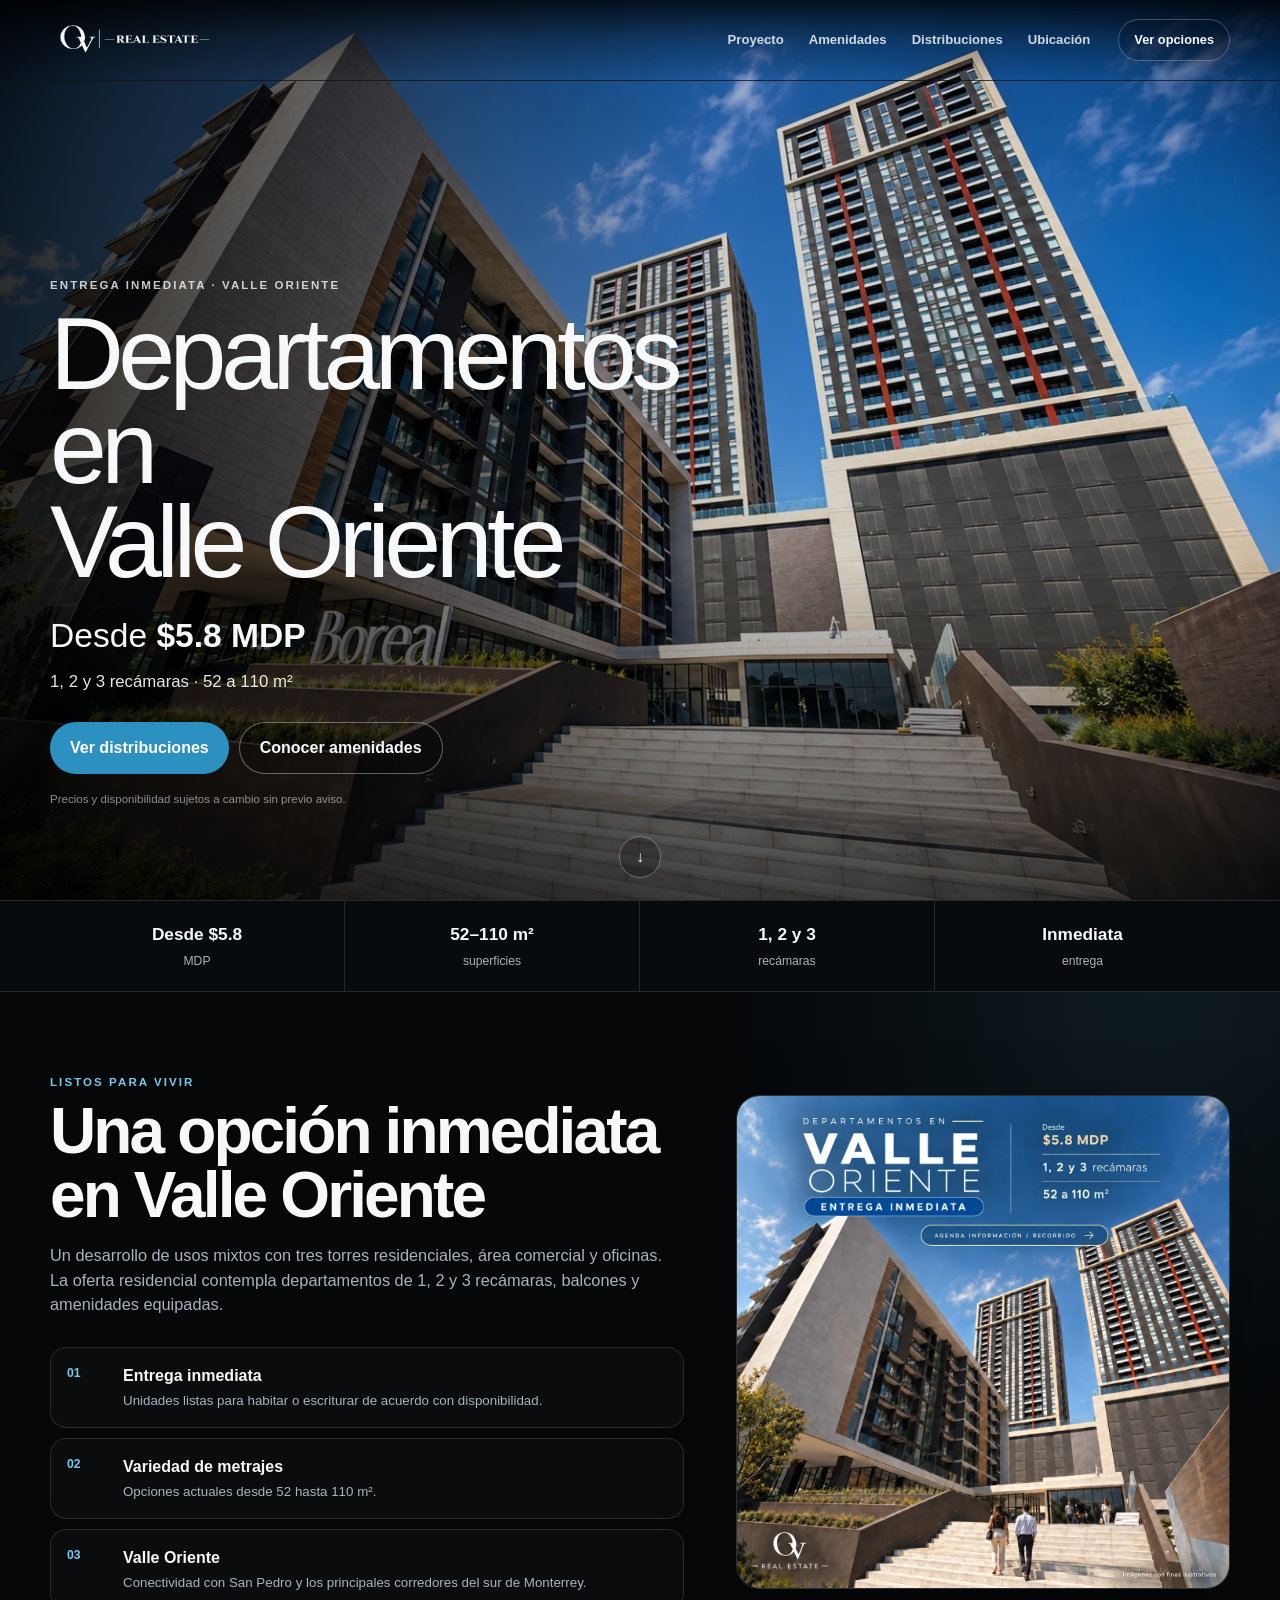
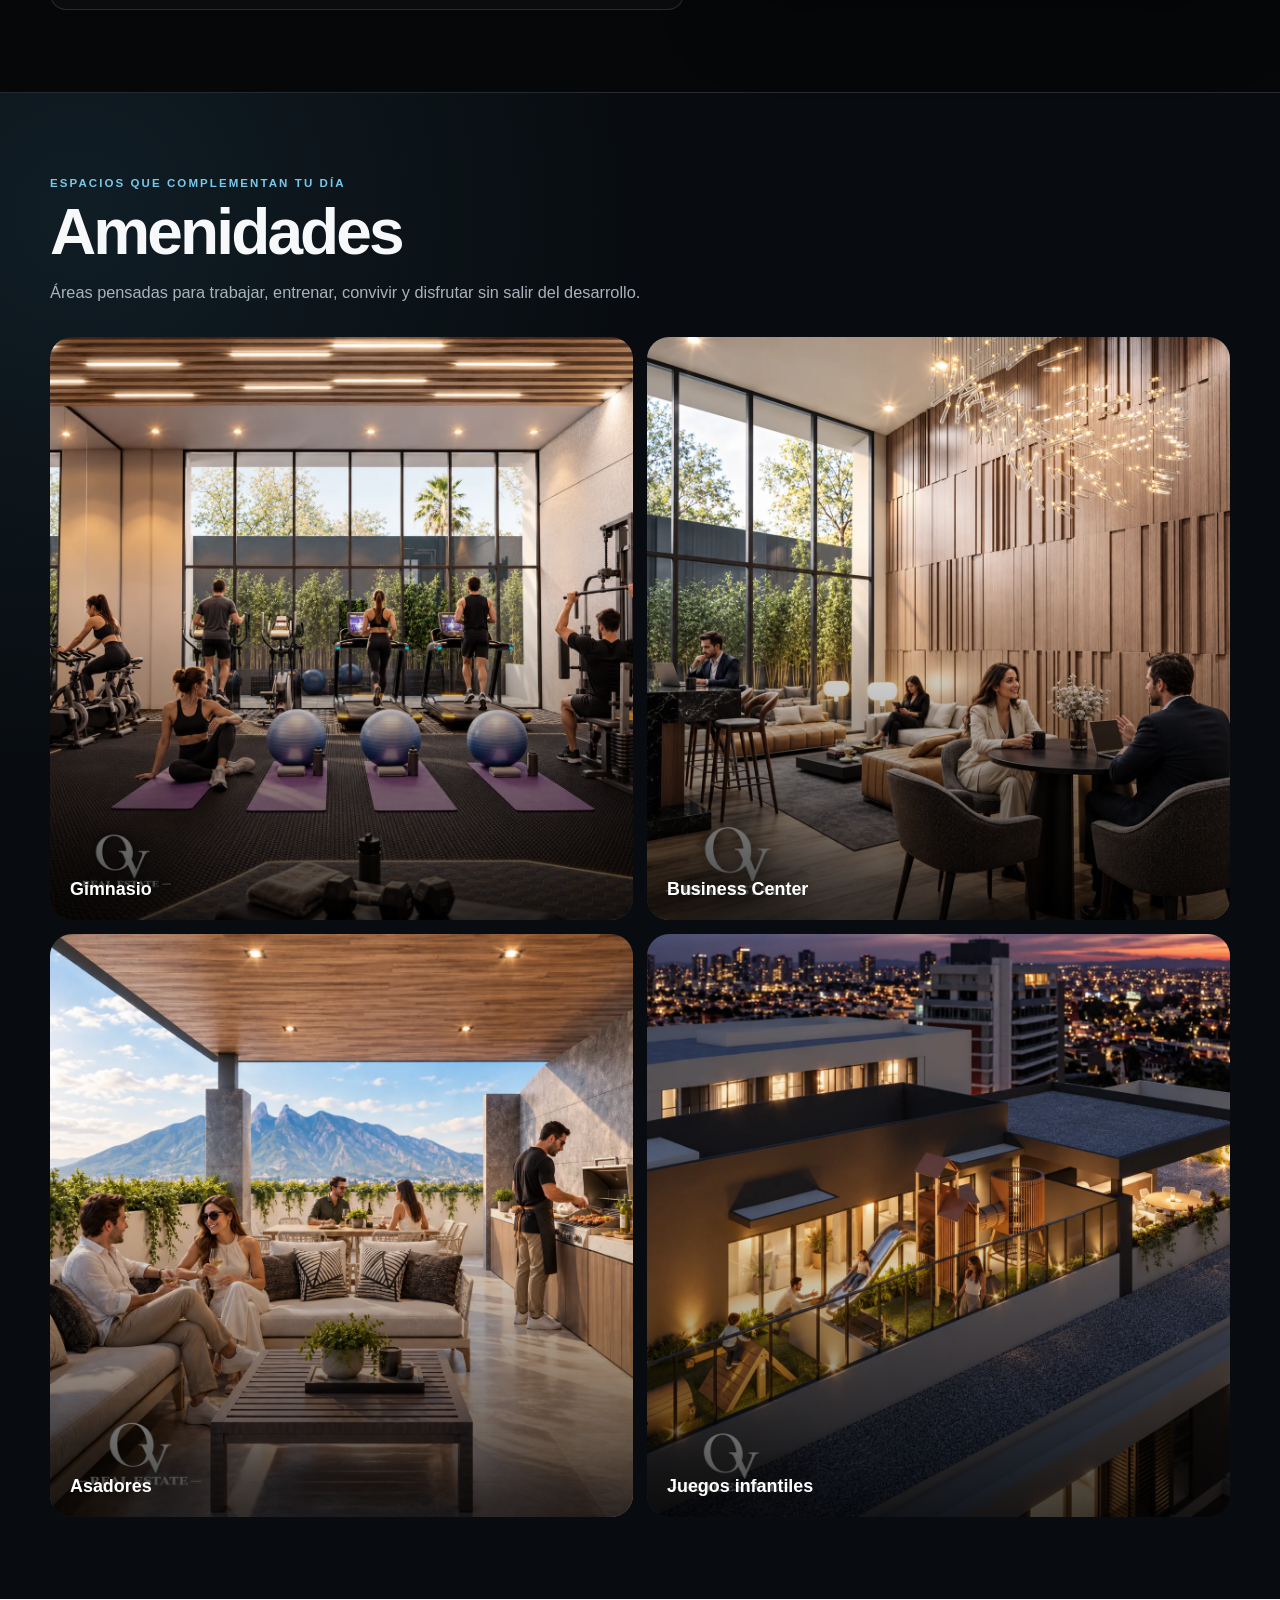
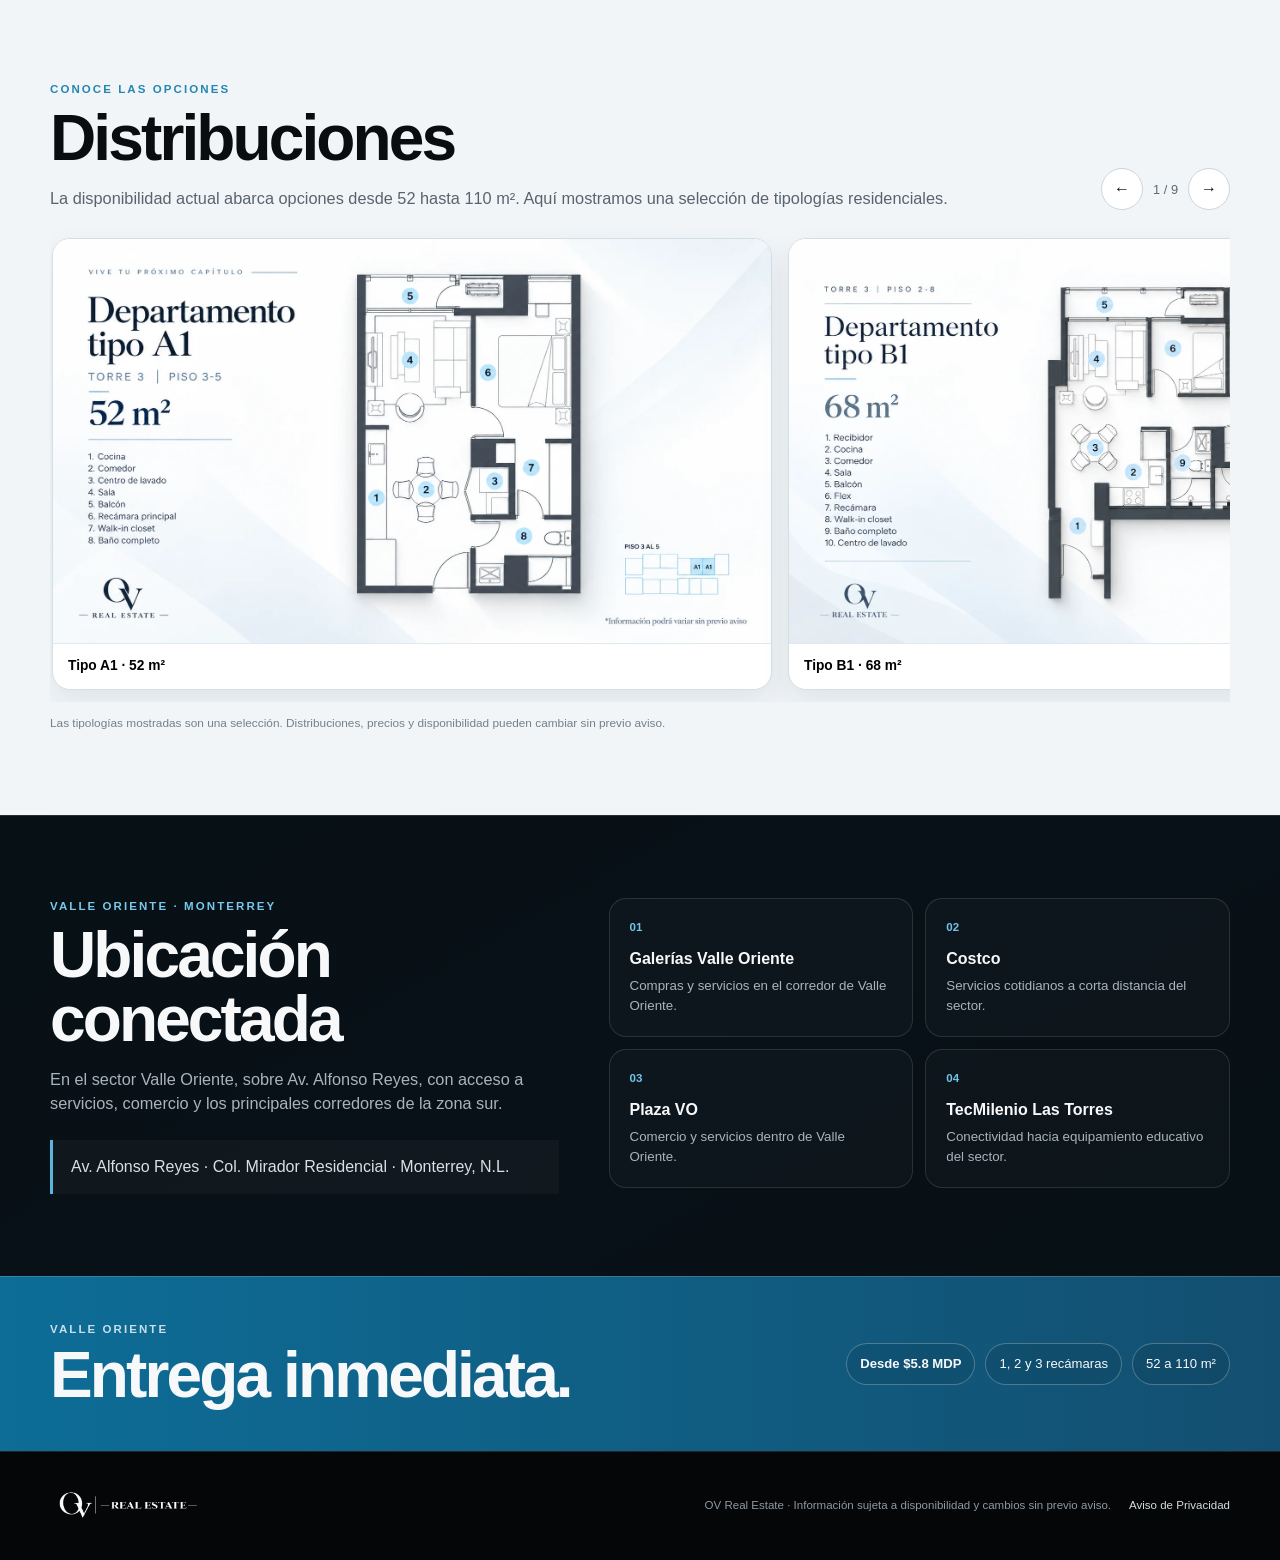
==== public/index.html @ 69cb6819 "V1" ====
<!doctype html>
<html lang="es-MX">
<head>
  <meta charset="utf-8">
  <meta name="viewport" content="width=device-width,initial-scale=1,viewport-fit=cover">
  <title>Departamentos en Valle Oriente | Entrega inmediata | OV Real Estate</title>
  <meta name="description" content="Departamentos de 1, 2 y 3 recámaras en Valle Oriente. Desde $5.8 MDP, superficies de 52 a 110 m² y entrega inmediata.">
  <meta name="theme-color" content="#050709">
  <link rel="preload" as="image" href="assets/hero-valle-oriente.webp" fetchpriority="high">
  <link rel="stylesheet" href="styles.css">
  <!-- Meta Pixel -->
  <script>
  !function(f,b,e,v,n,t,s){if(f.fbq)return;n=f.fbq=function(){n.callMethod?
  n.callMethod.apply(n,arguments):n.queue.push(arguments)};if(!f._fbq)f._fbq=n;
  n.push=n;n.loaded=!0;n.version='2.0';n.queue=[];t=b.createElement(e);t.async=!0;
  t.src=v;s=b.getElementsByTagName(e)[0];s.parentNode.insertBefore(t,s)}
  (window,document,'script','https://connect.facebook.net/en_US/fbevents.js');
  fbq('init','922674563576626');
  fbq('track','PageView');
  </script>
</head>
<body>
  <noscript><img height="1" width="1" style="display:none" src="https://www.facebook.com/tr?id=922674563576626&ev=PageView&noscript=1" alt=""></noscript>

  <header class="topbar">
    <div class="container topbar-inner">
      <a class="brand" href="#inicio" aria-label="OV Real Estate">
        <img src="assets/ov-real-estate-white.png" alt="OV Real Estate">
      </a>
      <nav class="desktop-nav" aria-label="Secciones">
        <a href="#proyecto">Proyecto</a>
        <a href="#amenidades">Amenidades</a>
        <a href="#distribuciones">Distribuciones</a>
        <a href="#ubicacion">Ubicación</a>
      </nav>
      <a class="nav-pill" href="#distribuciones">Ver opciones</a>
    </div>
  </header>

  <main>
    <section id="inicio" class="hero">
      <div class="hero-shade"></div>
      <div class="container hero-inner">
        <div class="hero-copy">
          <div class="eyebrow">Entrega inmediata · Valle Oriente</div>
          <h1>Departamentos en<br>Valle Oriente</h1>
          <p class="hero-price">Desde <strong>$5.8 MDP</strong></p>
          <p class="hero-details">1, 2 y 3 recámaras · 52 a 110 m²</p>
          <div class="hero-actions">
            <a class="btn btn-primary" href="#distribuciones">Ver distribuciones</a>
            <a class="btn btn-ghost" href="#amenidades">Conocer amenidades</a>
          </div>
          <p class="hero-note">Precios y disponibilidad sujetos a cambio sin previo aviso.</p>
        </div>
      </div>
      <a class="scroll-cue" href="#datos" aria-label="Continuar">↓</a>
    </section>

    <section id="datos" class="facts" aria-label="Datos principales">
      <div class="container facts-grid">
        <div class="fact"><strong>Desde $5.8</strong><span>MDP</span></div>
        <div class="fact"><strong>52–110 m²</strong><span>superficies</span></div>
        <div class="fact"><strong>1, 2 y 3</strong><span>recámaras</span></div>
        <div class="fact"><strong>Inmediata</strong><span>entrega</span></div>
      </div>
    </section>

    <section id="proyecto" class="section section-dark">
      <div class="container split-grid">
        <div class="copy-block">
          <div class="eyebrow accent">Listos para vivir</div>
          <h2>Una opción inmediata en Valle Oriente</h2>
          <p>Un desarrollo de usos mixtos con tres torres residenciales, área comercial y oficinas. La oferta residencial contempla departamentos de 1, 2 y 3 recámaras, balcones y amenidades equipadas.</p>
          <div class="feature-list">
            <div><span>01</span><strong>Entrega inmediata</strong><small>Unidades listas para habitar o escriturar de acuerdo con disponibilidad.</small></div>
            <div><span>02</span><strong>Variedad de metrajes</strong><small>Opciones actuales desde 52 hasta 110 m².</small></div>
            <div><span>03</span><strong>Valle Oriente</strong><small>Conectividad con San Pedro y los principales corredores del sur de Monterrey.</small></div>
          </div>
        </div>
        <figure class="summary-visual">
          <img src="assets/resumen-valle-oriente.webp" alt="Resumen de departamentos en Valle Oriente" loading="lazy">
        </figure>
      </div>
    </section>

    <section id="amenidades" class="section section-deep">
      <div class="container">
        <div class="section-head">
          <div class="eyebrow accent">Espacios que complementan tu día</div>
          <h2>Amenidades</h2>
          <p>Áreas pensadas para trabajar, entrenar, convivir y disfrutar sin salir del desarrollo.</p>
        </div>
        <div class="amenities-grid">
          <button class="amenity-card gallery-open" type="button" data-src="assets/amenidad-gimnasio.webp" data-label="Gimnasio">
            <img src="assets/amenidad-gimnasio.webp" alt="Gimnasio equipado" loading="lazy">
            <span>Gimnasio</span>
          </button>
          <button class="amenity-card gallery-open" type="button" data-src="assets/amenidad-business-center.webp" data-label="Business Center">
            <img src="assets/amenidad-business-center.webp" alt="Business Center" loading="lazy">
            <span>Business Center</span>
          </button>
          <button class="amenity-card gallery-open" type="button" data-src="assets/amenidad-asadores.webp" data-label="Asadores">
            <img src="assets/amenidad-asadores.webp" alt="Área de asadores" loading="lazy">
            <span>Asadores</span>
          </button>
          <button class="amenity-card gallery-open" type="button" data-src="assets/amenidad-juegos-infantiles.webp" data-label="Juegos infantiles">
            <img src="assets/amenidad-juegos-infantiles.webp" alt="Juegos infantiles" loading="lazy">
            <span>Juegos infantiles</span>
          </button>
        </div>
      </div>
    </section>

    <section id="distribuciones" class="section plans-section">
      <div class="container">
        <div class="section-head plans-head">
          <div>
            <div class="eyebrow accent">Conoce las opciones</div>
            <h2>Distribuciones</h2>
            <p>La disponibilidad actual abarca opciones desde 52 hasta 110 m². Aquí mostramos una selección de tipologías residenciales.</p>
          </div>
          <div class="carousel-actions" aria-label="Navegación de distribuciones">
            <button type="button" data-plan-prev aria-label="Anterior">←</button>
            <span data-plan-count>1 / 9</span>
            <button type="button" data-plan-next aria-label="Siguiente">→</button>
          </div>
        </div>
        <div class="plans-track" data-plan-track>
          <button class="plan-card gallery-open" type="button" data-src="assets/plan-a1-52.webp" data-label="Tipo A1 · 52 m²"><img src="assets/plan-a1-52.webp" alt="Departamento tipo A1 de 52 m²" loading="lazy"><span>Tipo A1 · 52 m²</span></button>
          <button class="plan-card gallery-open" type="button" data-src="assets/plan-b1-68.webp" data-label="Tipo B1 · 68 m²"><img src="assets/plan-b1-68.webp" alt="Departamento tipo B1 de 68 m²" loading="lazy"><span>Tipo B1 · 68 m²</span></button>
          <button class="plan-card gallery-open" type="button" data-src="assets/plan-b2-67.webp" data-label="Tipo B2 · 67 m²"><img src="assets/plan-b2-67.webp" alt="Departamento tipo B2 de 67 m²" loading="lazy"><span>Tipo B2 · 67 m²</span></button>
          <button class="plan-card gallery-open" type="button" data-src="assets/plan-b3-67.webp" data-label="Tipo B3 · 67 m²"><img src="assets/plan-b3-67.webp" alt="Departamento tipo B3 de 67 m²" loading="lazy"><span>Tipo B3 · 67 m²</span></button>
          <button class="plan-card gallery-open" type="button" data-src="assets/plan-c1-80.webp" data-label="Tipo C1 · 80 m²"><img src="assets/plan-c1-80.webp" alt="Departamento tipo C1 de 80 m²" loading="lazy"><span>Tipo C1 · 80 m²</span></button>
          <button class="plan-card gallery-open" type="button" data-src="assets/plan-c2-85.webp" data-label="Tipo C2 · 85 m²"><img src="assets/plan-c2-85.webp" alt="Departamento tipo C2 de 85 m²" loading="lazy"><span>Tipo C2 · 85 m²</span></button>
          <button class="plan-card gallery-open" type="button" data-src="assets/plan-c3-84.webp" data-label="Tipo C3 · 84 m²"><img src="assets/plan-c3-84.webp" alt="Departamento tipo C3 de 84 m²" loading="lazy"><span>Tipo C3 · 84 m²</span></button>
          <button class="plan-card gallery-open" type="button" data-src="assets/plan-g1-79.webp" data-label="Tipo G1 · 79 m²"><img src="assets/plan-g1-79.webp" alt="Departamento tipo G1 de 79 m²" loading="lazy"><span>Tipo G1 · 79 m²</span></button>
          <button class="plan-card gallery-open" type="button" data-src="assets/plan-g2-67.webp" data-label="Tipo G2 · 67 m²"><img src="assets/plan-g2-67.webp" alt="Departamento tipo G2 de 67 m²" loading="lazy"><span>Tipo G2 · 67 m²</span></button>
        </div>
        <p class="notice">Las tipologías mostradas son una selección. Distribuciones, precios y disponibilidad pueden cambiar sin previo aviso.</p>
      </div>
    </section>

    <section id="ubicacion" class="section location-section">
      <div class="container location-grid">
        <div class="location-copy">
          <div class="eyebrow accent">Valle Oriente · Monterrey</div>
          <h2>Ubicación conectada</h2>
          <p>En el sector Valle Oriente, sobre Av. Alfonso Reyes, con acceso a servicios, comercio y los principales corredores de la zona sur.</p>
          <div class="location-address">Av. Alfonso Reyes · Col. Mirador Residencial · Monterrey, N.L.</div>
        </div>
        <div class="nearby-grid">
          <article><span>01</span><strong>Galerías Valle Oriente</strong><small>Compras y servicios en el corredor de Valle Oriente.</small></article>
          <article><span>02</span><strong>Costco</strong><small>Servicios cotidianos a corta distancia del sector.</small></article>
          <article><span>03</span><strong>Plaza VO</strong><small>Comercio y servicios dentro de Valle Oriente.</small></article>
          <article><span>04</span><strong>TecMilenio Las Torres</strong><small>Conectividad hacia equipamiento educativo del sector.</small></article>
        </div>
      </div>
    </section>

    <section class="closing-band">
      <div class="container closing-inner">
        <div><div class="eyebrow">Valle Oriente</div><h2>Entrega inmediata.</h2></div>
        <div class="closing-stats"><span><strong>Desde $5.8 MDP</strong></span><span>1, 2 y 3 recámaras</span><span>52 a 110 m²</span></div>
      </div>
    </section>
  </main>

  <footer class="footer">
    <div class="container footer-inner">
      <img src="assets/ov-real-estate-white.png" alt="OV Real Estate">
      <div><span>OV Real Estate · Información sujeta a disponibilidad y cambios sin previo aviso.</span><a href="aviso-privacidad.html" data-preserve-tracking>Aviso de Privacidad</a></div>
    </div>
  </footer>

  <div class="lightbox" id="lightbox" aria-hidden="true" role="dialog" aria-modal="true" aria-label="Imagen ampliada">
    <button class="lightbox-close" type="button" aria-label="Cerrar">×</button>
    <div class="lightbox-stage">
      <img id="lightboxImage" src="" alt="">
      <div id="lightboxCaption"></div>
    </div>
  </div>

  <script src="app.js"></script>
</body>
</html>
---- public/styles.css ----
:root{
  --black:#050709;
  --black-2:#090d11;
  --panel:#0d1217;
  --panel-2:#111820;
  --white:#f7f8fa;
  --muted:#aab2bd;
  --line:rgba(255,255,255,.12);
  --blue:#5bb5dd;
  --blue-2:#2c91c0;
  --blue-soft:rgba(91,181,221,.16);
  --max:1180px;
}
*{box-sizing:border-box}html{scroll-behavior:smooth;background:var(--black)}body{margin:0;font-family:"Avenir Next",Avenir,"Helvetica Neue",Arial,sans-serif;background:var(--black);color:var(--white);line-height:1.5}a{color:inherit}img{display:block;max-width:100%}button{font:inherit}.container{width:min(var(--max),calc(100% - 40px));margin-inline:auto}
.topbar{position:fixed;inset:0 0 auto;z-index:50;background:linear-gradient(180deg,rgba(0,0,0,.78),rgba(0,0,0,.28),transparent);border-bottom:1px solid rgba(255,255,255,.06)}.topbar.solid{background:rgba(5,7,9,.96);backdrop-filter:blur(12px)}.topbar-inner{height:80px;display:flex;align-items:center;gap:28px}.brand{display:flex;align-items:center}.brand img{width:168px;height:auto}.desktop-nav{margin-left:auto;display:flex;align-items:center;gap:25px}.desktop-nav a{text-decoration:none;color:rgba(255,255,255,.8);font-size:.82rem;font-weight:750}.desktop-nav a:hover{color:#fff}.nav-pill{text-decoration:none;padding:10px 15px;border-radius:999px;border:1px solid rgba(255,255,255,.25);font-size:.8rem;font-weight:850;background:rgba(0,0,0,.18)}
.hero{position:relative;min-height:min(900px,100svh);display:grid;align-items:end;background:url('assets/hero-valle-oriente.webp') center 48%/cover no-repeat;overflow:hidden}.hero-shade{position:absolute;inset:0;background:linear-gradient(90deg,rgba(0,0,0,.82) 0%,rgba(0,0,0,.6) 26%,rgba(0,0,0,.18) 56%,rgba(0,0,0,.08) 100%),linear-gradient(0deg,rgba(5,7,9,.72),transparent 38%)}.hero-inner{position:relative;z-index:2;padding:150px 0 92px}.hero-copy{max-width:650px}.eyebrow{text-transform:uppercase;letter-spacing:.18em;font-weight:850;font-size:.72rem;color:rgba(255,255,255,.78)}.eyebrow.accent{color:#78c8eb}.hero h1{font-weight:540;letter-spacing:-.055em;line-height:.92;font-size:clamp(3.6rem,8vw,6.8rem);margin:12px 0 22px}.hero-price{margin:0 0 7px;font-size:clamp(1.35rem,3vw,2.1rem)}.hero-price strong{font-weight:900}.hero-details{margin:0;color:rgba(255,255,255,.9);font-size:1.05rem}.hero-actions{display:flex;gap:10px;flex-wrap:wrap;margin-top:28px}.btn{display:inline-flex;align-items:center;justify-content:center;min-height:48px;border-radius:999px;padding:13px 20px;text-decoration:none;font-weight:900}.btn-primary{background:var(--blue-2);color:#fff}.btn-primary:hover{background:#36a3d1}.btn-ghost{border:1px solid rgba(255,255,255,.36);background:rgba(0,0,0,.16)}.hero-note{margin:17px 0 0;font-size:.72rem;color:rgba(255,255,255,.54)}.scroll-cue{position:absolute;z-index:3;left:50%;bottom:22px;transform:translateX(-50%);width:42px;height:42px;border-radius:50%;border:1px solid rgba(255,255,255,.3);display:grid;place-items:center;text-decoration:none;background:rgba(0,0,0,.22)}
.facts{background:#080b0e;border-top:1px solid var(--line);border-bottom:1px solid var(--line)}.facts-grid{display:grid;grid-template-columns:repeat(4,1fr)}.fact{text-align:center;padding:21px 12px;border-right:1px solid var(--line)}.fact:last-child{border-right:0}.fact strong{display:block;font-size:1.08rem}.fact span{display:block;color:var(--muted);margin-top:4px;font-size:.76rem}
.section{padding:82px 0}.section-dark{background:radial-gradient(circle at 90% 0%,rgba(91,181,221,.11),transparent 32%),var(--black)}.section-deep{background:radial-gradient(circle at 6% 8%,rgba(91,181,221,.1),transparent 30%),#080c10;border-top:1px solid var(--line)}.section-head{max-width:760px}.section-head h2,.copy-block h2,.location-copy h2,.closing-band h2{font-weight:560;letter-spacing:-.045em;line-height:1;font-size:clamp(2.5rem,5vw,4.4rem);margin:8px 0 16px}.section-head p,.copy-block>p,.location-copy>p{color:var(--muted);font-size:1.02rem;margin:0}.split-grid{display:grid;grid-template-columns:minmax(0,1fr) minmax(360px,.78fr);gap:52px;align-items:center}.summary-visual{margin:0;border-radius:24px;overflow:hidden;border:1px solid var(--line);background:#111;box-shadow:0 28px 80px rgba(0,0,0,.28)}.summary-visual img{width:100%;aspect-ratio:1/1;object-fit:cover}.feature-list{display:grid;gap:10px;margin-top:30px}.feature-list>div{display:grid;grid-template-columns:44px 1fr;column-gap:12px;padding:16px;border:1px solid var(--line);border-radius:16px;background:rgba(255,255,255,.025)}.feature-list span{grid-row:1/3;color:#7bc9ea;font-size:.76rem;font-weight:900}.feature-list strong{display:block}.feature-list small{color:var(--muted);margin-top:3px}
.amenities-grid{display:grid;grid-template-columns:repeat(2,1fr);gap:14px;margin-top:32px}.amenity-card{position:relative;border:0;padding:0;border-radius:22px;overflow:hidden;background:#111;cursor:pointer;aspect-ratio:1/1}.amenity-card:after{content:"";position:absolute;inset:45% 0 0;background:linear-gradient(0deg,rgba(0,0,0,.76),transparent)}.amenity-card img{width:100%;height:100%;object-fit:cover;transition:transform .28s ease}.amenity-card:hover img{transform:scale(1.025)}.amenity-card span{position:absolute;z-index:2;left:20px;bottom:17px;color:#fff;font-size:1.12rem;font-weight:850}
.plans-section{background:#f1f5f8;color:#0a0d10}.plans-section .eyebrow.accent{color:#2486b2}.plans-section .section-head p{color:#59636e}.plans-head{max-width:none;display:flex;align-items:end;justify-content:space-between;gap:24px}.carousel-actions{display:flex;align-items:center;gap:10px;white-space:nowrap}.carousel-actions button{width:42px;height:42px;border-radius:50%;border:1px solid #cbd6dd;background:#fff;color:#0a0d10;cursor:pointer;font-weight:900}.carousel-actions span{font-size:.8rem;color:#5e6872}.plans-track{display:grid;grid-auto-flow:column;grid-auto-columns:min(78vw,720px);gap:16px;overflow:auto;padding:28px 2px 12px;scroll-snap-type:x mandatory;scrollbar-width:none}.plans-track::-webkit-scrollbar{display:none}.plan-card{scroll-snap-align:center;border:1px solid #d4dee5;background:#fff;border-radius:18px;padding:0;overflow:hidden;cursor:pointer;box-shadow:0 12px 30px rgba(22,39,54,.08)}.plan-card img{width:100%;aspect-ratio:16/9;object-fit:cover}.plan-card span{display:block;text-align:left;padding:12px 15px;font-weight:850;font-size:.86rem;border-top:1px solid #e2e9ee}.notice{color:#75808a;font-size:.74rem;margin:13px 0 0}
.location-section{background:linear-gradient(150deg,#071015,#091118 50%,#071015);border-top:1px solid var(--line)}.location-grid{display:grid;grid-template-columns:.9fr 1.1fr;gap:50px;align-items:start}.location-address{margin-top:24px;padding:15px 18px;border-left:3px solid var(--blue);background:rgba(255,255,255,.03);color:#d9e0e5}.nearby-grid{display:grid;grid-template-columns:repeat(2,1fr);gap:12px}.nearby-grid article{padding:20px;border:1px solid var(--line);border-radius:17px;background:rgba(255,255,255,.025)}.nearby-grid span{display:block;color:#70c4e8;font-size:.72rem;font-weight:900;margin-bottom:11px}.nearby-grid strong{display:block;font-size:1rem}.nearby-grid small{display:block;color:var(--muted);margin-top:5px}
.closing-band{padding:44px 0;background:linear-gradient(90deg,#0d6d97,#134f70);border-top:1px solid rgba(255,255,255,.16)}.closing-inner{display:flex;align-items:center;justify-content:space-between;gap:24px}.closing-band h2{font-size:clamp(2.4rem,5vw,4rem);margin:5px 0 0}.closing-stats{display:flex;flex-wrap:wrap;justify-content:flex-end;gap:10px}.closing-stats span{padding:10px 13px;border:1px solid rgba(255,255,255,.25);border-radius:999px;font-size:.82rem;background:rgba(0,0,0,.08)}
.footer{padding:28px 0;background:#040607;border-top:1px solid var(--line)}.footer-inner{display:flex;align-items:center;gap:24px;justify-content:space-between}.footer-inner img{width:155px}.footer-inner div{display:flex;gap:18px;align-items:center;color:#8f99a3;font-size:.72rem}.footer-inner a{color:#d4dce1;text-decoration:none}
.lightbox{position:fixed;inset:0;z-index:100;background:rgba(0,0,0,.92);display:none;place-items:center;padding:28px}.lightbox.is-open{display:grid}.lightbox-stage{width:min(1200px,94vw);max-height:88vh;display:grid;place-items:center;gap:10px}.lightbox-stage img{max-width:100%;max-height:80vh;object-fit:contain;border-radius:10px;background:#fff}.lightbox-stage div{color:#fff;font-weight:800}.lightbox-close{position:absolute;right:18px;top:14px;width:46px;height:46px;border-radius:50%;border:1px solid rgba(255,255,255,.3);background:rgba(0,0,0,.35);color:#fff;font-size:1.8rem;cursor:pointer}
.privacy-page{background:#0a0e12}.privacy-main{width:min(900px,calc(100% - 40px));margin:0 auto;padding:130px 0 70px}.privacy-intro h1{font-size:clamp(2.7rem,6vw,4.7rem);line-height:1;letter-spacing:-.045em;margin:8px 0 16px}.privacy-intro p{color:var(--muted);font-size:1.02rem}.privacy-card{margin-top:14px;padding:24px;border:1px solid var(--line);border-radius:18px;background:#0e1419}.privacy-card h2{margin:0 0 10px;font-size:1.2rem}.privacy-card p{color:#c1c8ce}.privacy-card a{color:#77c8ea}.privacy-update{margin-top:22px;color:#8d98a2;font-size:.78rem}
@media(max-width:900px){.desktop-nav{display:none}.topbar-inner{height:72px}.brand img{width:150px}.hero{min-height:760px;background-position:58% center}.hero-shade{background:linear-gradient(90deg,rgba(0,0,0,.82),rgba(0,0,0,.4)),linear-gradient(0deg,rgba(5,7,9,.76),transparent 45%)}.hero-inner{padding:128px 0 78px}.hero-copy{max-width:560px}.facts-grid{grid-template-columns:repeat(2,1fr)}.fact:nth-child(2){border-right:0}.fact:nth-child(-n+2){border-bottom:1px solid var(--line)}.split-grid,.location-grid{grid-template-columns:1fr}.summary-visual{max-width:620px}.plans-head{align-items:start}.amenities-grid{gap:10px}.closing-inner{align-items:flex-start;flex-direction:column}.closing-stats{justify-content:flex-start}.footer-inner{align-items:flex-start;flex-direction:column}.footer-inner div{align-items:flex-start;flex-direction:column;gap:6px}}
@media(max-width:620px){.container{width:min(100% - 28px,var(--max))}.topbar .nav-pill{font-size:.72rem;padding:9px 12px}.hero{min-height:720px;background-position:58% center}.hero h1{font-size:clamp(3rem,16vw,4.7rem)}.hero-details{font-size:.92rem}.hero-actions{flex-direction:column;align-items:stretch}.btn{width:100%}.section{padding:62px 0}.section-head h2,.copy-block h2,.location-copy h2{font-size:2.65rem}.amenities-grid{grid-template-columns:1fr 1fr}.amenity-card span{left:13px;bottom:12px;font-size:.9rem}.plans-head{display:block}.carousel-actions{margin-top:16px}.plans-track{grid-auto-columns:90vw}.nearby-grid{grid-template-columns:1fr}.closing-stats{display:grid;grid-template-columns:1fr 1fr}.closing-stats span:first-child{grid-column:1/-1}.footer-inner img{width:135px}.privacy-main{width:min(100% - 28px,900px)}}
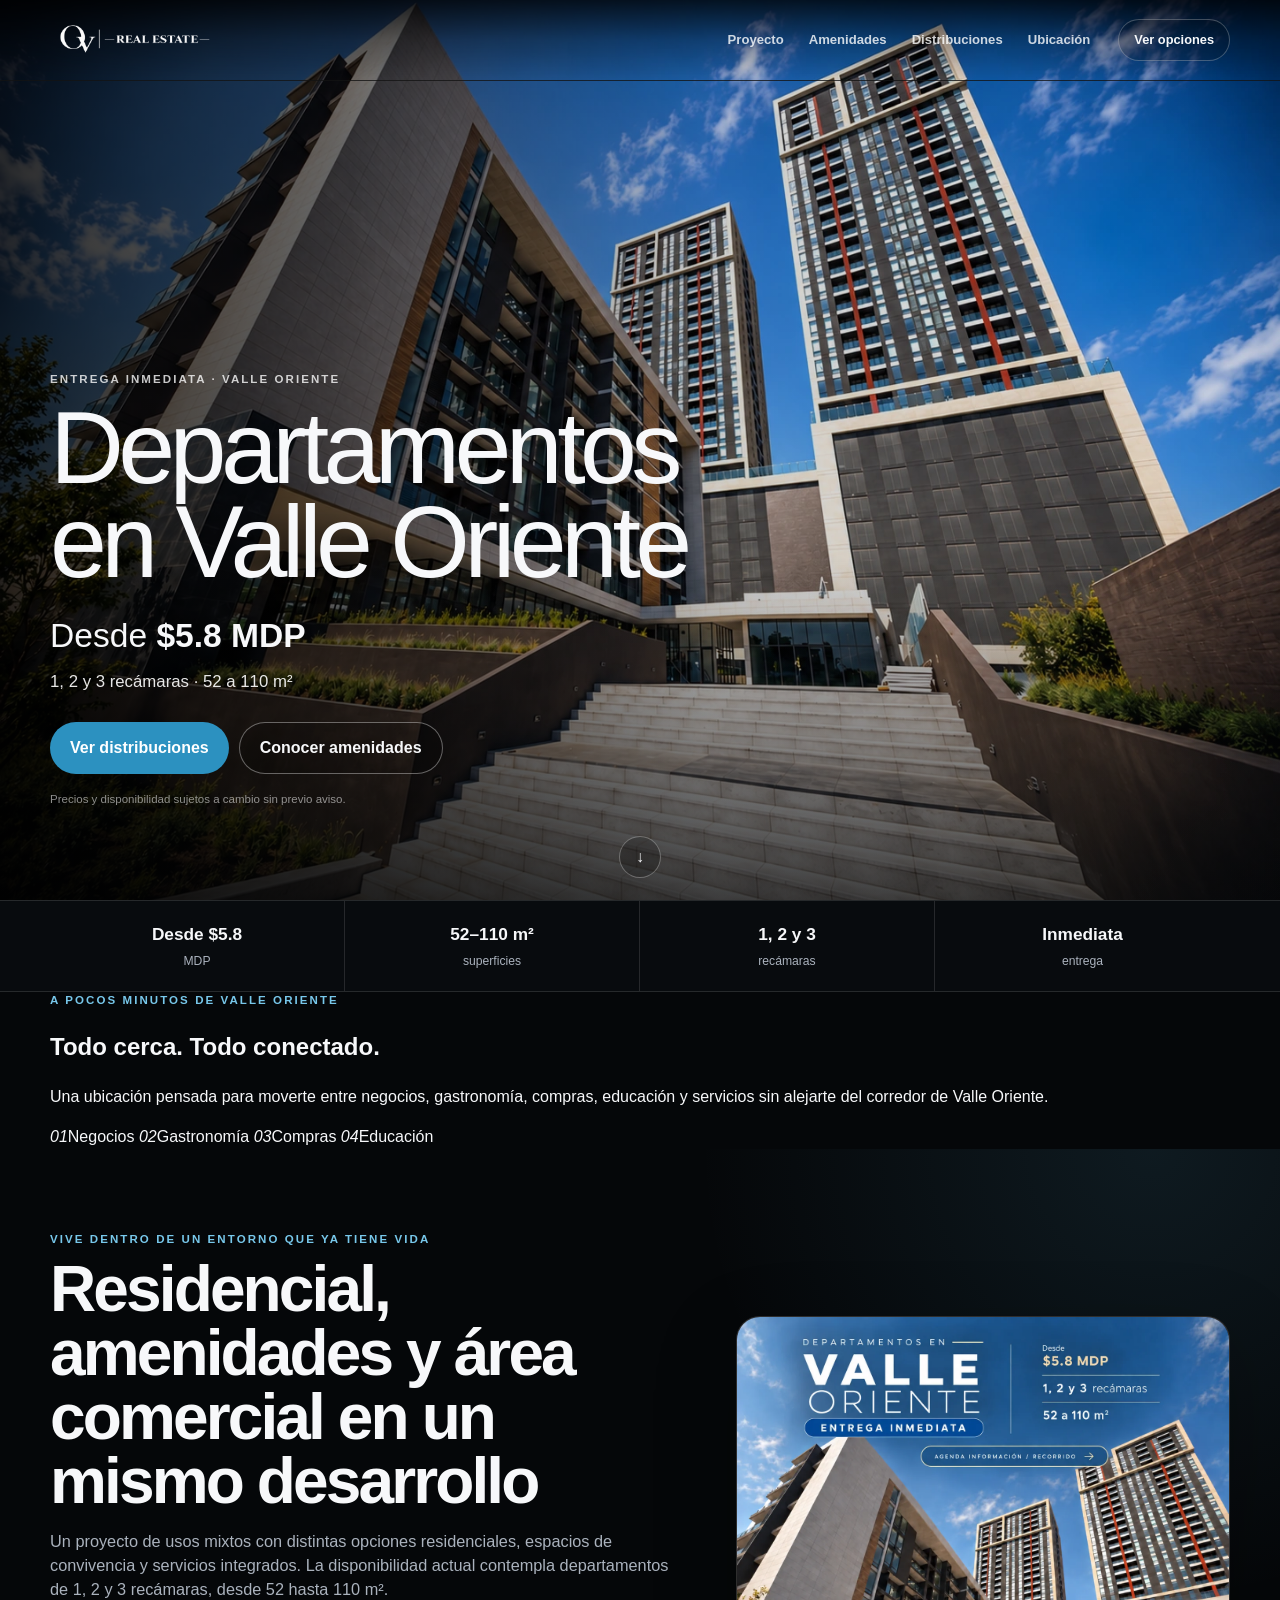
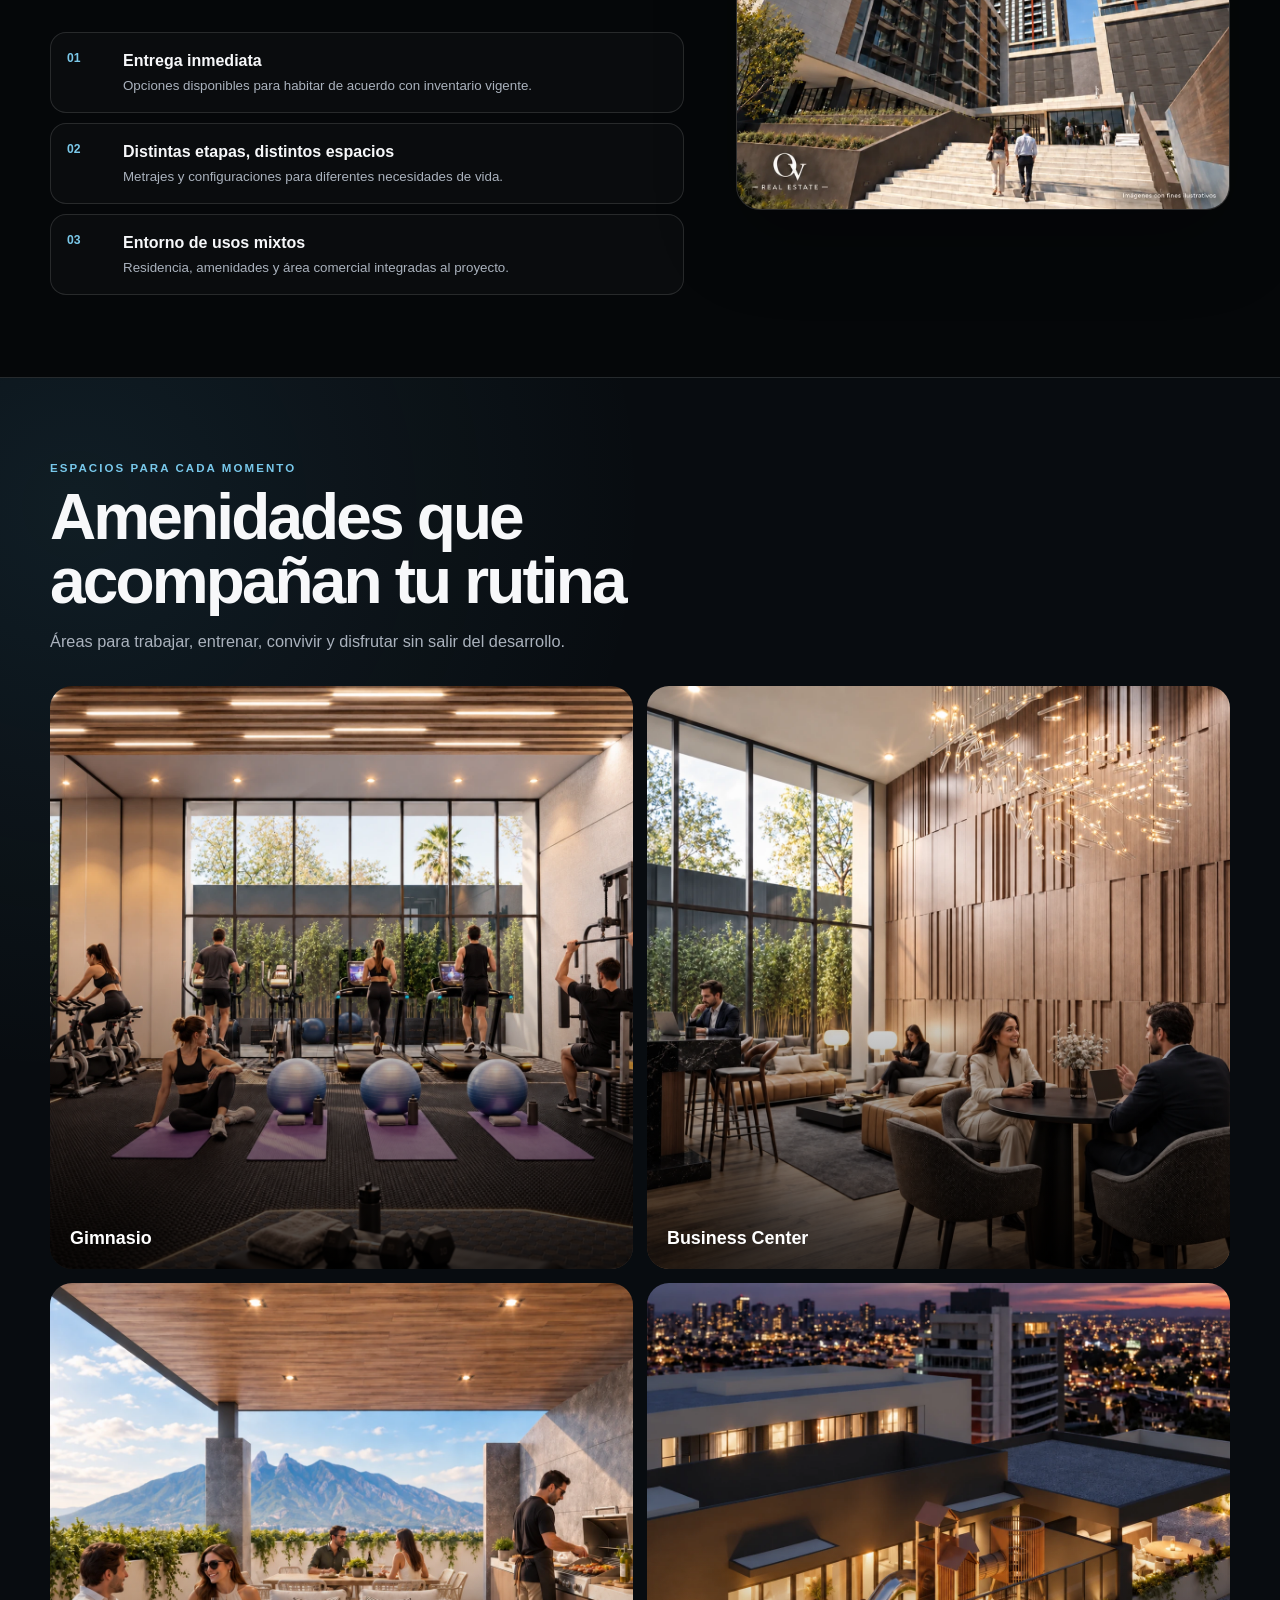
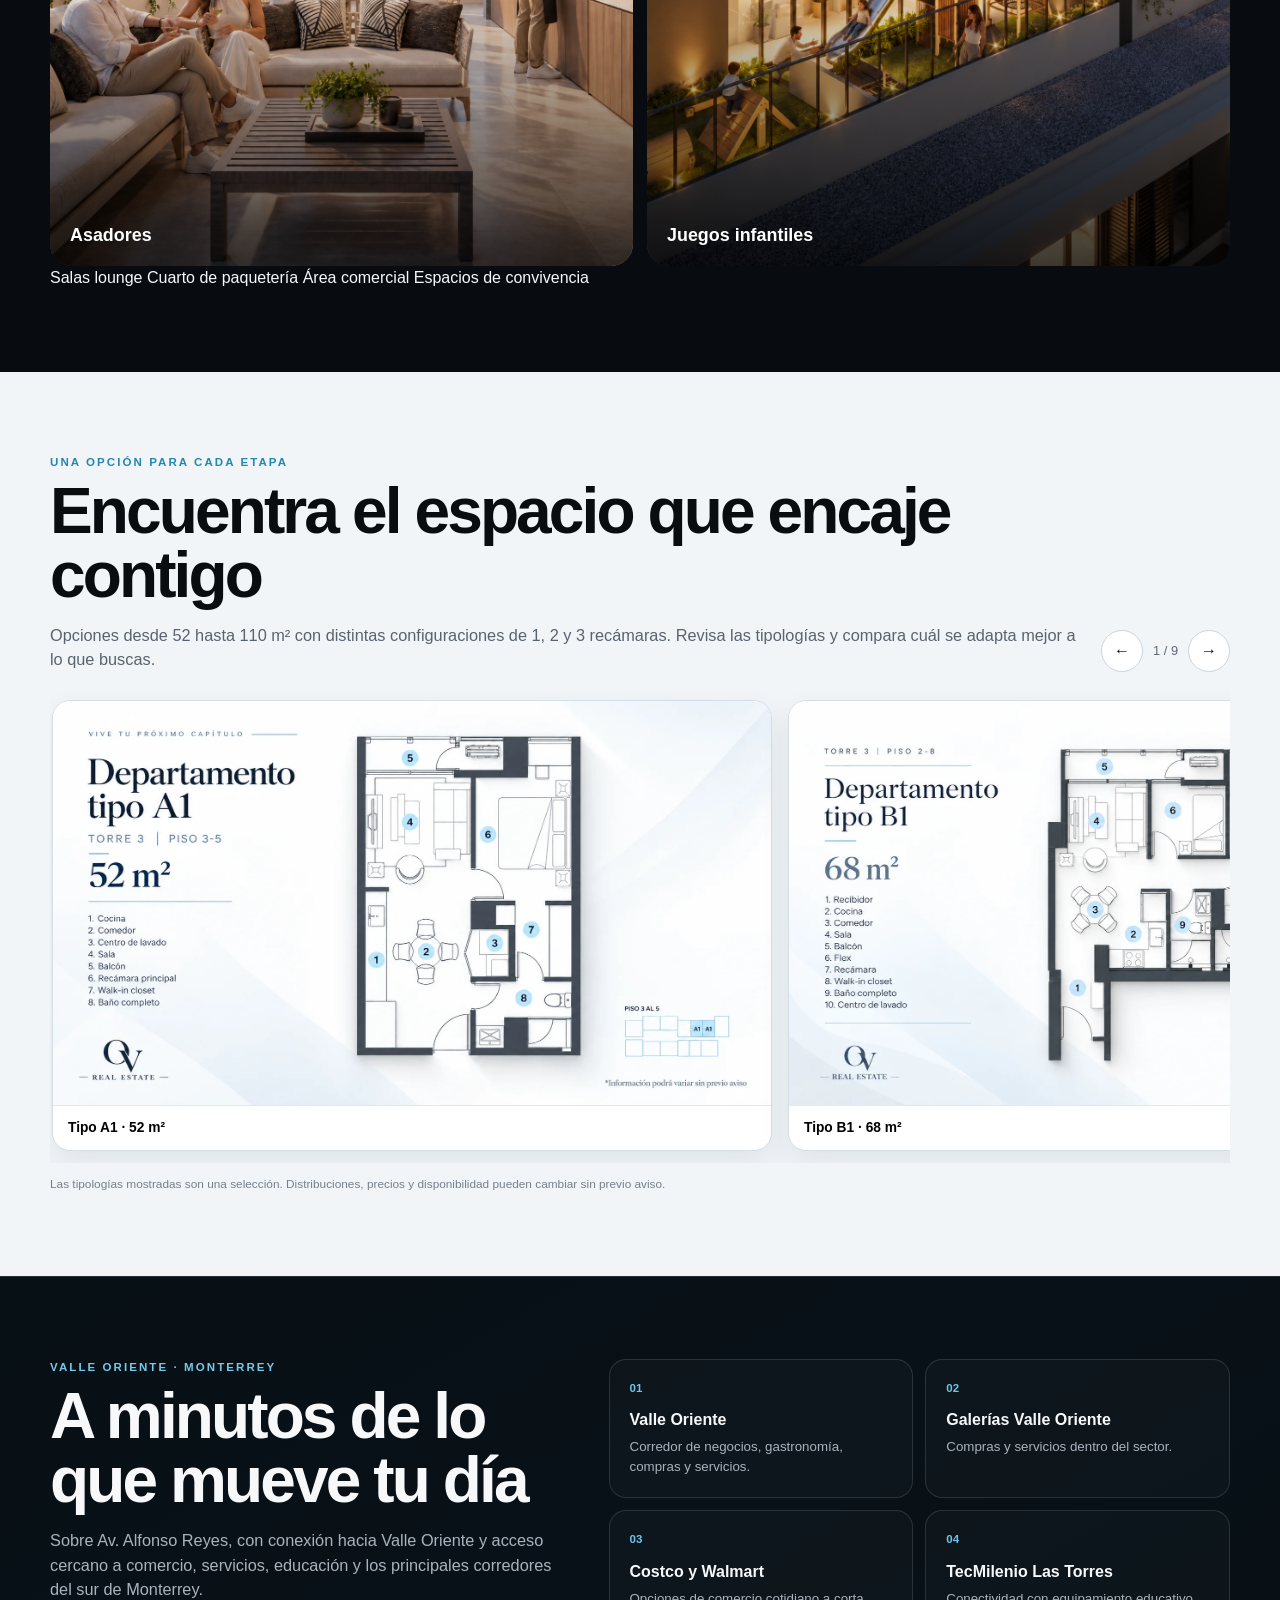
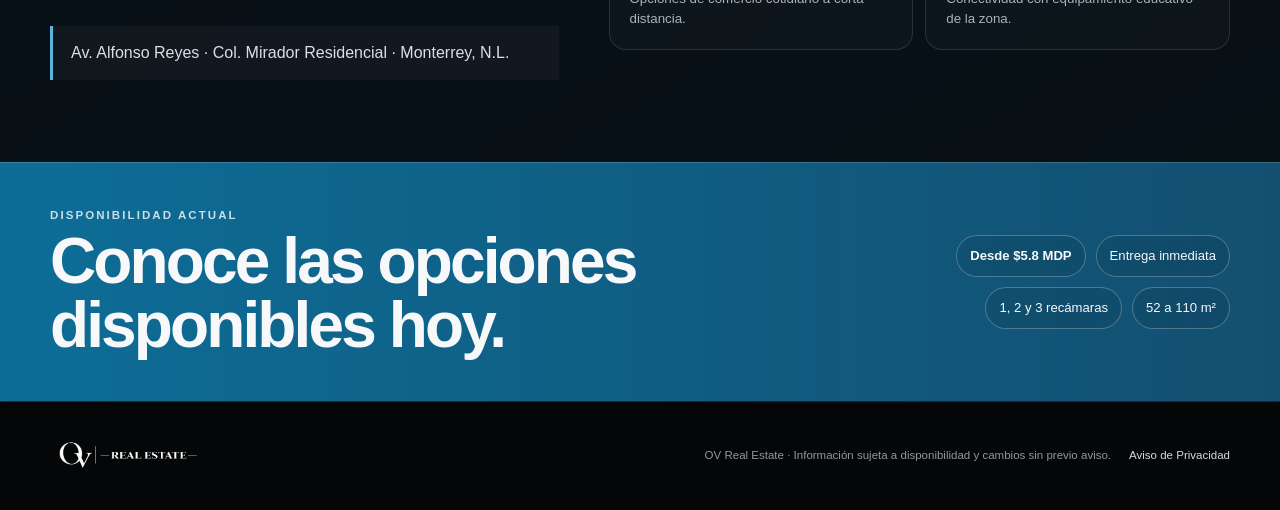
==== commit 7a3c89a8: "v2 deploy 2" ====
--- a/public/index.html
+++ b/public/index.html
@@ -1,10 +1,11 @@
+<!-- LANDING VALLE ORIENTE V2 · 2026-09-22 -->
 <!doctype html>
 <html lang="es-MX">
 <head>
   <meta charset="utf-8">
   <meta name="viewport" content="width=device-width,initial-scale=1,viewport-fit=cover">
-  <title>Departamentos en Valle Oriente | Entrega inmediata | OV Real Estate</title>
-  <meta name="description" content="Departamentos de 1, 2 y 3 recámaras en Valle Oriente. Desde $5.8 MDP, superficies de 52 a 110 m² y entrega inmediata.">
+  <title>Departamentos en Valle Oriente | Entrega inmediata desde $5.8 MDP</title>
+  <meta name="description" content="Departamentos de entrega inmediata cerca de Valle Oriente. Opciones de 1, 2 y 3 recámaras, desde $5.8 MDP y superficies de 52 a 110 m².">
   <meta name="theme-color" content="#050709">
   <link rel="preload" as="image" href="assets/hero-valle-oriente.webp" fetchpriority="high">
   <link rel="stylesheet" href="styles.css">
@@ -43,7 +44,7 @@
       <div class="container hero-inner">
         <div class="hero-copy">
           <div class="eyebrow">Entrega inmediata · Valle Oriente</div>
-          <h1>Departamentos en<br>Valle Oriente</h1>
+          <h1><span class="title-line">Departamentos</span><span class="title-line">en Valle Oriente</span></h1>
           <p class="hero-price">Desde <strong>$5.8 MDP</strong></p>
           <p class="hero-details">1, 2 y 3 recámaras · 52 a 110 m²</p>
           <div class="hero-actions">
@@ -65,16 +66,32 @@
       </div>
     </section>
 
+    <section class="connection-strip" aria-label="Conectividad y estilo de vida">
+      <div class="container connection-grid">
+        <div class="connection-copy">
+          <div class="eyebrow accent">A pocos minutos de Valle Oriente</div>
+          <h2>Todo cerca. Todo conectado.</h2>
+          <p>Una ubicación pensada para moverte entre negocios, gastronomía, compras, educación y servicios sin alejarte del corredor de Valle Oriente.</p>
+        </div>
+        <div class="connection-tags" aria-label="Entorno cercano">
+          <span><i aria-hidden="true">01</i>Negocios</span>
+          <span><i aria-hidden="true">02</i>Gastronomía</span>
+          <span><i aria-hidden="true">03</i>Compras</span>
+          <span><i aria-hidden="true">04</i>Educación</span>
+        </div>
+      </div>
+    </section>
+
     <section id="proyecto" class="section section-dark">
       <div class="container split-grid">
         <div class="copy-block">
-          <div class="eyebrow accent">Listos para vivir</div>
-          <h2>Una opción inmediata en Valle Oriente</h2>
-          <p>Un desarrollo de usos mixtos con tres torres residenciales, área comercial y oficinas. La oferta residencial contempla departamentos de 1, 2 y 3 recámaras, balcones y amenidades equipadas.</p>
+          <div class="eyebrow accent">Vive dentro de un entorno que ya tiene vida</div>
+          <h2>Residencial, amenidades y área comercial en un mismo desarrollo</h2>
+          <p>Un proyecto de usos mixtos con distintas opciones residenciales, espacios de convivencia y servicios integrados. La disponibilidad actual contempla departamentos de 1, 2 y 3 recámaras, desde 52 hasta 110 m².</p>
           <div class="feature-list">
-            <div><span>01</span><strong>Entrega inmediata</strong><small>Unidades listas para habitar o escriturar de acuerdo con disponibilidad.</small></div>
-            <div><span>02</span><strong>Variedad de metrajes</strong><small>Opciones actuales desde 52 hasta 110 m².</small></div>
-            <div><span>03</span><strong>Valle Oriente</strong><small>Conectividad con San Pedro y los principales corredores del sur de Monterrey.</small></div>
+            <div><span>01</span><strong>Entrega inmediata</strong><small>Opciones disponibles para habitar de acuerdo con inventario vigente.</small></div>
+            <div><span>02</span><strong>Distintas etapas, distintos espacios</strong><small>Metrajes y configuraciones para diferentes necesidades de vida.</small></div>
+            <div><span>03</span><strong>Entorno de usos mixtos</strong><small>Residencia, amenidades y área comercial integradas al proyecto.</small></div>
           </div>
         </div>
         <figure class="summary-visual">
@@ -86,9 +103,9 @@
     <section id="amenidades" class="section section-deep">
       <div class="container">
         <div class="section-head">
-          <div class="eyebrow accent">Espacios que complementan tu día</div>
-          <h2>Amenidades</h2>
-          <p>Áreas pensadas para trabajar, entrenar, convivir y disfrutar sin salir del desarrollo.</p>
+          <div class="eyebrow accent">Espacios para cada momento</div>
+          <h2>Amenidades que acompañan tu rutina</h2>
+          <p>Áreas para trabajar, entrenar, convivir y disfrutar sin salir del desarrollo.</p>
         </div>
         <div class="amenities-grid">
           <button class="amenity-card gallery-open" type="button" data-src="assets/amenidad-gimnasio.webp" data-label="Gimnasio">
@@ -108,6 +125,12 @@
             <span>Juegos infantiles</span>
           </button>
         </div>
+        <div class="amenity-more" aria-label="Otras amenidades y servicios">
+          <span>Salas lounge</span>
+          <span>Cuarto de paquetería</span>
+          <span>Área comercial</span>
+          <span>Espacios de convivencia</span>
+        </div>
       </div>
     </section>
 
@@ -115,9 +138,9 @@
       <div class="container">
         <div class="section-head plans-head">
           <div>
-            <div class="eyebrow accent">Conoce las opciones</div>
-            <h2>Distribuciones</h2>
-            <p>La disponibilidad actual abarca opciones desde 52 hasta 110 m². Aquí mostramos una selección de tipologías residenciales.</p>
+            <div class="eyebrow accent">Una opción para cada etapa</div>
+            <h2>Encuentra el espacio que encaje contigo</h2>
+            <p>Opciones desde 52 hasta 110 m² con distintas configuraciones de 1, 2 y 3 recámaras. Revisa las tipologías y compara cuál se adapta mejor a lo que buscas.</p>
           </div>
           <div class="carousel-actions" aria-label="Navegación de distribuciones">
             <button type="button" data-plan-prev aria-label="Anterior">←</button>
@@ -144,23 +167,23 @@
       <div class="container location-grid">
         <div class="location-copy">
           <div class="eyebrow accent">Valle Oriente · Monterrey</div>
-          <h2>Ubicación conectada</h2>
-          <p>En el sector Valle Oriente, sobre Av. Alfonso Reyes, con acceso a servicios, comercio y los principales corredores de la zona sur.</p>
+          <h2>A minutos de lo que mueve tu día</h2>
+          <p>Sobre Av. Alfonso Reyes, con conexión hacia Valle Oriente y acceso cercano a comercio, servicios, educación y los principales corredores del sur de Monterrey.</p>
           <div class="location-address">Av. Alfonso Reyes · Col. Mirador Residencial · Monterrey, N.L.</div>
         </div>
         <div class="nearby-grid">
-          <article><span>01</span><strong>Galerías Valle Oriente</strong><small>Compras y servicios en el corredor de Valle Oriente.</small></article>
-          <article><span>02</span><strong>Costco</strong><small>Servicios cotidianos a corta distancia del sector.</small></article>
-          <article><span>03</span><strong>Plaza VO</strong><small>Comercio y servicios dentro de Valle Oriente.</small></article>
-          <article><span>04</span><strong>TecMilenio Las Torres</strong><small>Conectividad hacia equipamiento educativo del sector.</small></article>
+          <article><span>01</span><strong>Valle Oriente</strong><small>Corredor de negocios, gastronomía, compras y servicios.</small></article>
+          <article><span>02</span><strong>Galerías Valle Oriente</strong><small>Compras y servicios dentro del sector.</small></article>
+          <article><span>03</span><strong>Costco y Walmart</strong><small>Opciones de comercio cotidiano a corta distancia.</small></article>
+          <article><span>04</span><strong>TecMilenio Las Torres</strong><small>Conectividad con equipamiento educativo de la zona.</small></article>
         </div>
       </div>
     </section>
 
     <section class="closing-band">
       <div class="container closing-inner">
-        <div><div class="eyebrow">Valle Oriente</div><h2>Entrega inmediata.</h2></div>
-        <div class="closing-stats"><span><strong>Desde $5.8 MDP</strong></span><span>1, 2 y 3 recámaras</span><span>52 a 110 m²</span></div>
+        <div><div class="eyebrow">Disponibilidad actual</div><h2>Conoce las opciones disponibles hoy.</h2></div>
+        <div class="closing-stats"><span><strong>Desde $5.8 MDP</strong></span><span>Entrega inmediata</span><span>1, 2 y 3 recámaras</span><span>52 a 110 m²</span></div>
       </div>
     </section>
   </main>
--- a/public/styles.css
+++ b/public/styles.css
@@ -13,7 +13,7 @@
 }
 *{box-sizing:border-box}html{scroll-behavior:smooth;background:var(--black)}body{margin:0;font-family:"Avenir Next",Avenir,"Helvetica Neue",Arial,sans-serif;background:var(--black);color:var(--white);line-height:1.5}a{color:inherit}img{display:block;max-width:100%}button{font:inherit}.container{width:min(var(--max),calc(100% - 40px));margin-inline:auto}
 .topbar{position:fixed;inset:0 0 auto;z-index:50;background:linear-gradient(180deg,rgba(0,0,0,.78),rgba(0,0,0,.28),transparent);border-bottom:1px solid rgba(255,255,255,.06)}.topbar.solid{background:rgba(5,7,9,.96);backdrop-filter:blur(12px)}.topbar-inner{height:80px;display:flex;align-items:center;gap:28px}.brand{display:flex;align-items:center}.brand img{width:168px;height:auto}.desktop-nav{margin-left:auto;display:flex;align-items:center;gap:25px}.desktop-nav a{text-decoration:none;color:rgba(255,255,255,.8);font-size:.82rem;font-weight:750}.desktop-nav a:hover{color:#fff}.nav-pill{text-decoration:none;padding:10px 15px;border-radius:999px;border:1px solid rgba(255,255,255,.25);font-size:.8rem;font-weight:850;background:rgba(0,0,0,.18)}
-.hero{position:relative;min-height:min(900px,100svh);display:grid;align-items:end;background:url('assets/hero-valle-oriente.webp') center 48%/cover no-repeat;overflow:hidden}.hero-shade{position:absolute;inset:0;background:linear-gradient(90deg,rgba(0,0,0,.82) 0%,rgba(0,0,0,.6) 26%,rgba(0,0,0,.18) 56%,rgba(0,0,0,.08) 100%),linear-gradient(0deg,rgba(5,7,9,.72),transparent 38%)}.hero-inner{position:relative;z-index:2;padding:150px 0 92px}.hero-copy{max-width:650px}.eyebrow{text-transform:uppercase;letter-spacing:.18em;font-weight:850;font-size:.72rem;color:rgba(255,255,255,.78)}.eyebrow.accent{color:#78c8eb}.hero h1{font-weight:540;letter-spacing:-.055em;line-height:.92;font-size:clamp(3.6rem,8vw,6.8rem);margin:12px 0 22px}.hero-price{margin:0 0 7px;font-size:clamp(1.35rem,3vw,2.1rem)}.hero-price strong{font-weight:900}.hero-details{margin:0;color:rgba(255,255,255,.9);font-size:1.05rem}.hero-actions{display:flex;gap:10px;flex-wrap:wrap;margin-top:28px}.btn{display:inline-flex;align-items:center;justify-content:center;min-height:48px;border-radius:999px;padding:13px 20px;text-decoration:none;font-weight:900}.btn-primary{background:var(--blue-2);color:#fff}.btn-primary:hover{background:#36a3d1}.btn-ghost{border:1px solid rgba(255,255,255,.36);background:rgba(0,0,0,.16)}.hero-note{margin:17px 0 0;font-size:.72rem;color:rgba(255,255,255,.54)}.scroll-cue{position:absolute;z-index:3;left:50%;bottom:22px;transform:translateX(-50%);width:42px;height:42px;border-radius:50%;border:1px solid rgba(255,255,255,.3);display:grid;place-items:center;text-decoration:none;background:rgba(0,0,0,.22)}
+.hero{position:relative;min-height:min(900px,100svh);display:grid;align-items:end;background:url('assets/hero-valle-oriente.webp') center 48%/cover no-repeat;overflow:hidden}.hero-shade{position:absolute;inset:0;background:linear-gradient(90deg,rgba(0,0,0,.82) 0%,rgba(0,0,0,.6) 26%,rgba(0,0,0,.18) 56%,rgba(0,0,0,.08) 100%),linear-gradient(0deg,rgba(5,7,9,.72),transparent 38%)}.hero-inner{position:relative;z-index:2;padding:150px 0 92px}.hero-copy{max-width:650px}.eyebrow{text-transform:uppercase;letter-spacing:.18em;font-weight:850;font-size:.72rem;color:rgba(255,255,255,.78)}.eyebrow.accent{color:#78c8eb}.hero h1{font-weight:540;letter-spacing:-.055em;line-height:.92;font-size:clamp(3.6rem,8vw,6.8rem);margin:12px 0 22px}.hero h1 .title-line{display:block}.hero h1 .title-line:first-child{white-space:nowrap}.hero-price{margin:0 0 7px;font-size:clamp(1.35rem,3vw,2.1rem)}.hero-price strong{font-weight:900}.hero-details{margin:0;color:rgba(255,255,255,.9);font-size:1.05rem}.hero-actions{display:flex;gap:10px;flex-wrap:wrap;margin-top:28px}.btn{display:inline-flex;align-items:center;justify-content:center;min-height:48px;border-radius:999px;padding:13px 20px;text-decoration:none;font-weight:900}.btn-primary{background:var(--blue-2);color:#fff}.btn-primary:hover{background:#36a3d1}.btn-ghost{border:1px solid rgba(255,255,255,.36);background:rgba(0,0,0,.16)}.hero-note{margin:17px 0 0;font-size:.72rem;color:rgba(255,255,255,.54)}.scroll-cue{position:absolute;z-index:3;left:50%;bottom:22px;transform:translateX(-50%);width:42px;height:42px;border-radius:50%;border:1px solid rgba(255,255,255,.3);display:grid;place-items:center;text-decoration:none;background:rgba(0,0,0,.22)}
 .facts{background:#080b0e;border-top:1px solid var(--line);border-bottom:1px solid var(--line)}.facts-grid{display:grid;grid-template-columns:repeat(4,1fr)}.fact{text-align:center;padding:21px 12px;border-right:1px solid var(--line)}.fact:last-child{border-right:0}.fact strong{display:block;font-size:1.08rem}.fact span{display:block;color:var(--muted);margin-top:4px;font-size:.76rem}
 .section{padding:82px 0}.section-dark{background:radial-gradient(circle at 90% 0%,rgba(91,181,221,.11),transparent 32%),var(--black)}.section-deep{background:radial-gradient(circle at 6% 8%,rgba(91,181,221,.1),transparent 30%),#080c10;border-top:1px solid var(--line)}.section-head{max-width:760px}.section-head h2,.copy-block h2,.location-copy h2,.closing-band h2{font-weight:560;letter-spacing:-.045em;line-height:1;font-size:clamp(2.5rem,5vw,4.4rem);margin:8px 0 16px}.section-head p,.copy-block>p,.location-copy>p{color:var(--muted);font-size:1.02rem;margin:0}.split-grid{display:grid;grid-template-columns:minmax(0,1fr) minmax(360px,.78fr);gap:52px;align-items:center}.summary-visual{margin:0;border-radius:24px;overflow:hidden;border:1px solid var(--line);background:#111;box-shadow:0 28px 80px rgba(0,0,0,.28)}.summary-visual img{width:100%;aspect-ratio:1/1;object-fit:cover}.feature-list{display:grid;gap:10px;margin-top:30px}.feature-list>div{display:grid;grid-template-columns:44px 1fr;column-gap:12px;padding:16px;border:1px solid var(--line);border-radius:16px;background:rgba(255,255,255,.025)}.feature-list span{grid-row:1/3;color:#7bc9ea;font-size:.76rem;font-weight:900}.feature-list strong{display:block}.feature-list small{color:var(--muted);margin-top:3px}
 .amenities-grid{display:grid;grid-template-columns:repeat(2,1fr);gap:14px;margin-top:32px}.amenity-card{position:relative;border:0;padding:0;border-radius:22px;overflow:hidden;background:#111;cursor:pointer;aspect-ratio:1/1}.amenity-card:after{content:"";position:absolute;inset:45% 0 0;background:linear-gradient(0deg,rgba(0,0,0,.76),transparent)}.amenity-card img{width:100%;height:100%;object-fit:cover;transition:transform .28s ease}.amenity-card:hover img{transform:scale(1.025)}.amenity-card span{position:absolute;z-index:2;left:20px;bottom:17px;color:#fff;font-size:1.12rem;font-weight:850}
@@ -23,5 +23,5 @@
 .footer{padding:28px 0;background:#040607;border-top:1px solid var(--line)}.footer-inner{display:flex;align-items:center;gap:24px;justify-content:space-between}.footer-inner img{width:155px}.footer-inner div{display:flex;gap:18px;align-items:center;color:#8f99a3;font-size:.72rem}.footer-inner a{color:#d4dce1;text-decoration:none}
 .lightbox{position:fixed;inset:0;z-index:100;background:rgba(0,0,0,.92);display:none;place-items:center;padding:28px}.lightbox.is-open{display:grid}.lightbox-stage{width:min(1200px,94vw);max-height:88vh;display:grid;place-items:center;gap:10px}.lightbox-stage img{max-width:100%;max-height:80vh;object-fit:contain;border-radius:10px;background:#fff}.lightbox-stage div{color:#fff;font-weight:800}.lightbox-close{position:absolute;right:18px;top:14px;width:46px;height:46px;border-radius:50%;border:1px solid rgba(255,255,255,.3);background:rgba(0,0,0,.35);color:#fff;font-size:1.8rem;cursor:pointer}
 .privacy-page{background:#0a0e12}.privacy-main{width:min(900px,calc(100% - 40px));margin:0 auto;padding:130px 0 70px}.privacy-intro h1{font-size:clamp(2.7rem,6vw,4.7rem);line-height:1;letter-spacing:-.045em;margin:8px 0 16px}.privacy-intro p{color:var(--muted);font-size:1.02rem}.privacy-card{margin-top:14px;padding:24px;border:1px solid var(--line);border-radius:18px;background:#0e1419}.privacy-card h2{margin:0 0 10px;font-size:1.2rem}.privacy-card p{color:#c1c8ce}.privacy-card a{color:#77c8ea}.privacy-update{margin-top:22px;color:#8d98a2;font-size:.78rem}
-@media(max-width:900px){.desktop-nav{display:none}.topbar-inner{height:72px}.brand img{width:150px}.hero{min-height:760px;background-position:58% center}.hero-shade{background:linear-gradient(90deg,rgba(0,0,0,.82),rgba(0,0,0,.4)),linear-gradient(0deg,rgba(5,7,9,.76),transparent 45%)}.hero-inner{padding:128px 0 78px}.hero-copy{max-width:560px}.facts-grid{grid-template-columns:repeat(2,1fr)}.fact:nth-child(2){border-right:0}.fact:nth-child(-n+2){border-bottom:1px solid var(--line)}.split-grid,.location-grid{grid-template-columns:1fr}.summary-visual{max-width:620px}.plans-head{align-items:start}.amenities-grid{gap:10px}.closing-inner{align-items:flex-start;flex-direction:column}.closing-stats{justify-content:flex-start}.footer-inner{align-items:flex-start;flex-direction:column}.footer-inner div{align-items:flex-start;flex-direction:column;gap:6px}}
-@media(max-width:620px){.container{width:min(100% - 28px,var(--max))}.topbar .nav-pill{font-size:.72rem;padding:9px 12px}.hero{min-height:720px;background-position:58% center}.hero h1{font-size:clamp(3rem,16vw,4.7rem)}.hero-details{font-size:.92rem}.hero-actions{flex-direction:column;align-items:stretch}.btn{width:100%}.section{padding:62px 0}.section-head h2,.copy-block h2,.location-copy h2{font-size:2.65rem}.amenities-grid{grid-template-columns:1fr 1fr}.amenity-card span{left:13px;bottom:12px;font-size:.9rem}.plans-head{display:block}.carousel-actions{margin-top:16px}.plans-track{grid-auto-columns:90vw}.nearby-grid{grid-template-columns:1fr}.closing-stats{display:grid;grid-template-columns:1fr 1fr}.closing-stats span:first-child{grid-column:1/-1}.footer-inner img{width:135px}.privacy-main{width:min(100% - 28px,900px)}}
+@media(max-width:900px){.connection-grid{grid-template-columns:1fr}.connection-tags{max-width:620px}.desktop-nav{display:none}.topbar-inner{height:72px}.brand img{width:150px}.hero{min-height:760px;background-position:58% center}.hero-shade{background:linear-gradient(90deg,rgba(0,0,0,.82),rgba(0,0,0,.4)),linear-gradient(0deg,rgba(5,7,9,.76),transparent 45%)}.hero-inner{padding:128px 0 78px}.hero-copy{max-width:560px}.facts-grid{grid-template-columns:repeat(2,1fr)}.fact:nth-child(2){border-right:0}.fact:nth-child(-n+2){border-bottom:1px solid var(--line)}.split-grid,.location-grid{grid-template-columns:1fr}.summary-visual{max-width:620px}.plans-head{align-items:start}.amenities-grid{gap:10px}.closing-inner{align-items:flex-start;flex-direction:column}.closing-stats{justify-content:flex-start}.footer-inner{align-items:flex-start;flex-direction:column}.footer-inner div{align-items:flex-start;flex-direction:column;gap:6px}}
+@media(max-width:620px){.connection-strip{padding:42px 0}.connection-copy h2{font-size:2.55rem}.connection-tags{grid-template-columns:1fr 1fr}.connection-tags span{padding:13px 12px;font-size:.85rem}.container{width:min(100% - 28px,var(--max))}.topbar .nav-pill{font-size:.72rem;padding:9px 12px}.hero{min-height:720px;background-position:58% center}.hero-copy{max-width:100%}.hero h1{font-size:clamp(2.75rem,13vw,4.2rem);line-height:.95;letter-spacing:-.05em}.hero-details{font-size:.92rem}.hero-actions{flex-direction:column;align-items:stretch}.btn{width:100%}.section{padding:62px 0}.section-head h2,.copy-block h2,.location-copy h2{font-size:2.65rem}.amenities-grid{grid-template-columns:1fr 1fr}.amenity-card span{left:13px;bottom:12px;font-size:.9rem}.plans-head{display:block}.carousel-actions{margin-top:16px}.plans-track{grid-auto-columns:90vw}.nearby-grid{grid-template-columns:1fr}.closing-stats{display:grid;grid-template-columns:1fr 1fr}.closing-stats span:first-child{grid-column:1/-1}.footer-inner img{width:135px}.privacy-main{width:min(100% - 28px,900px)}}
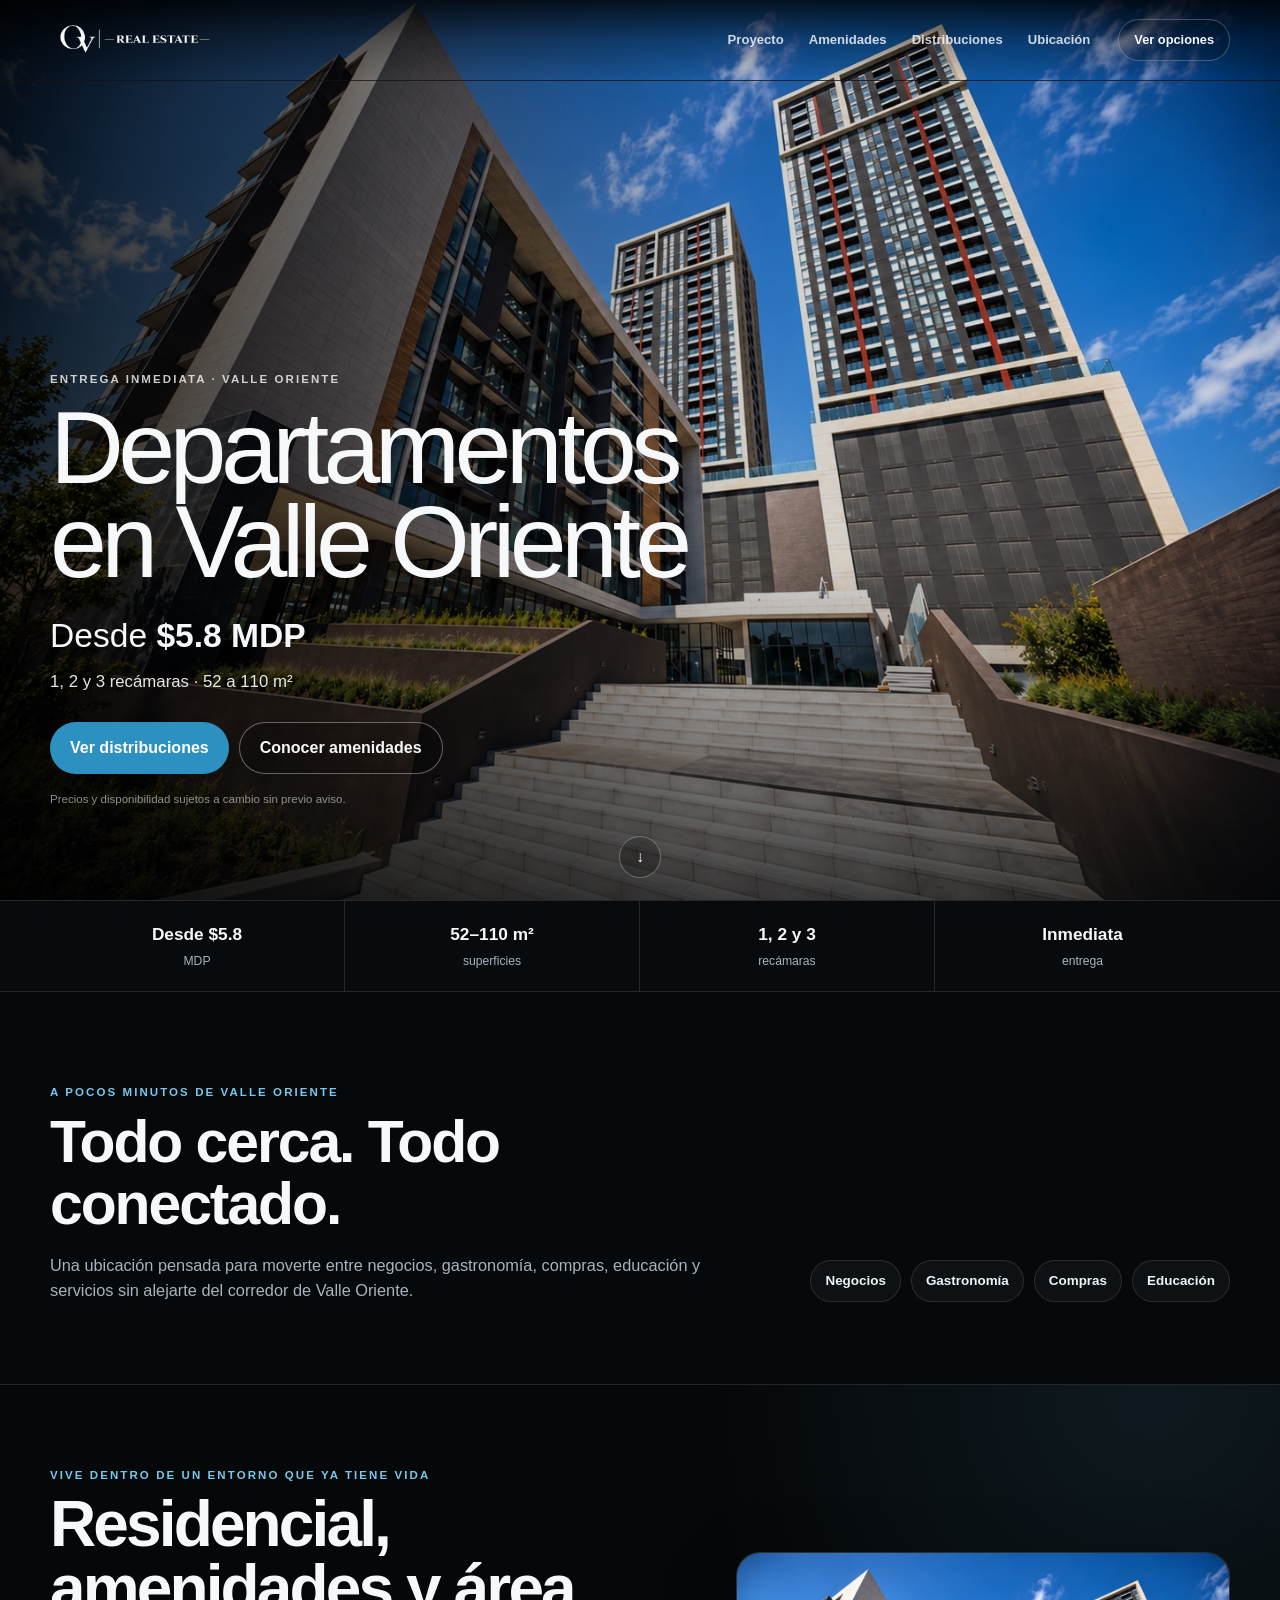
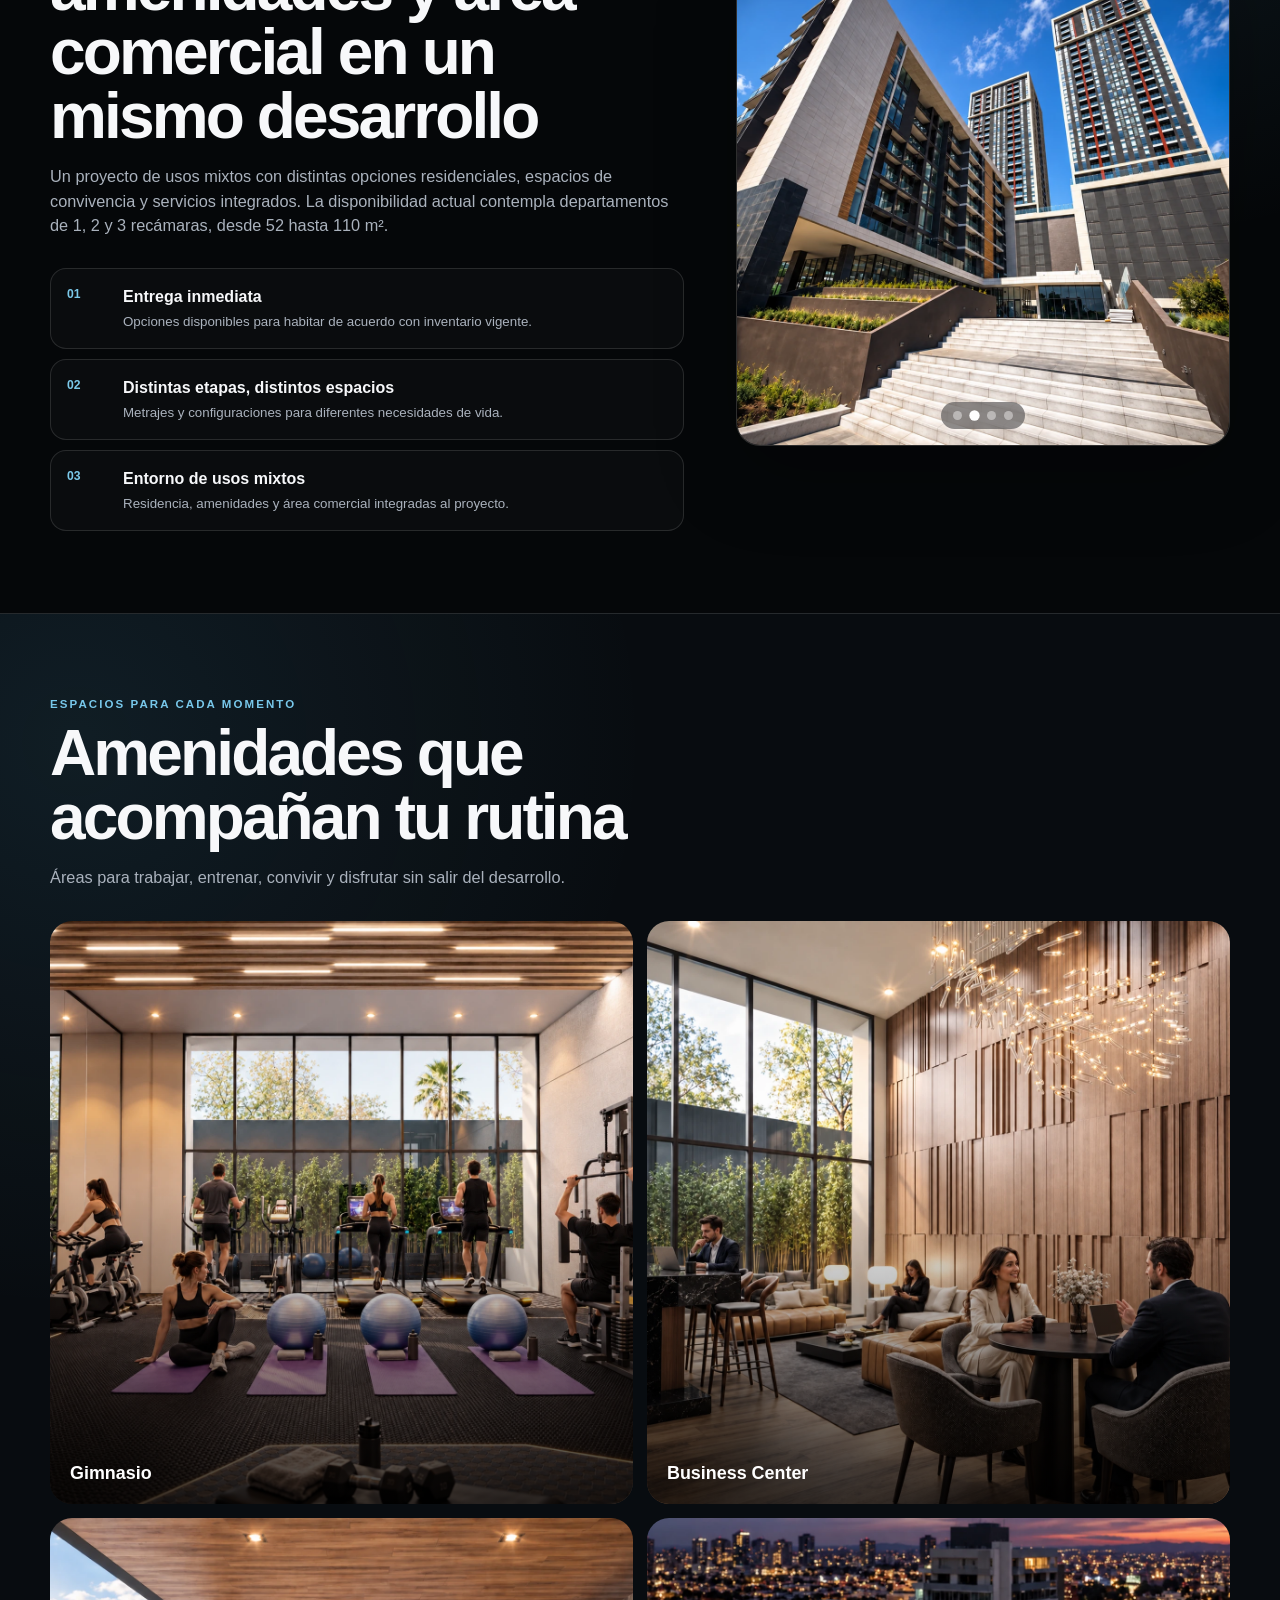
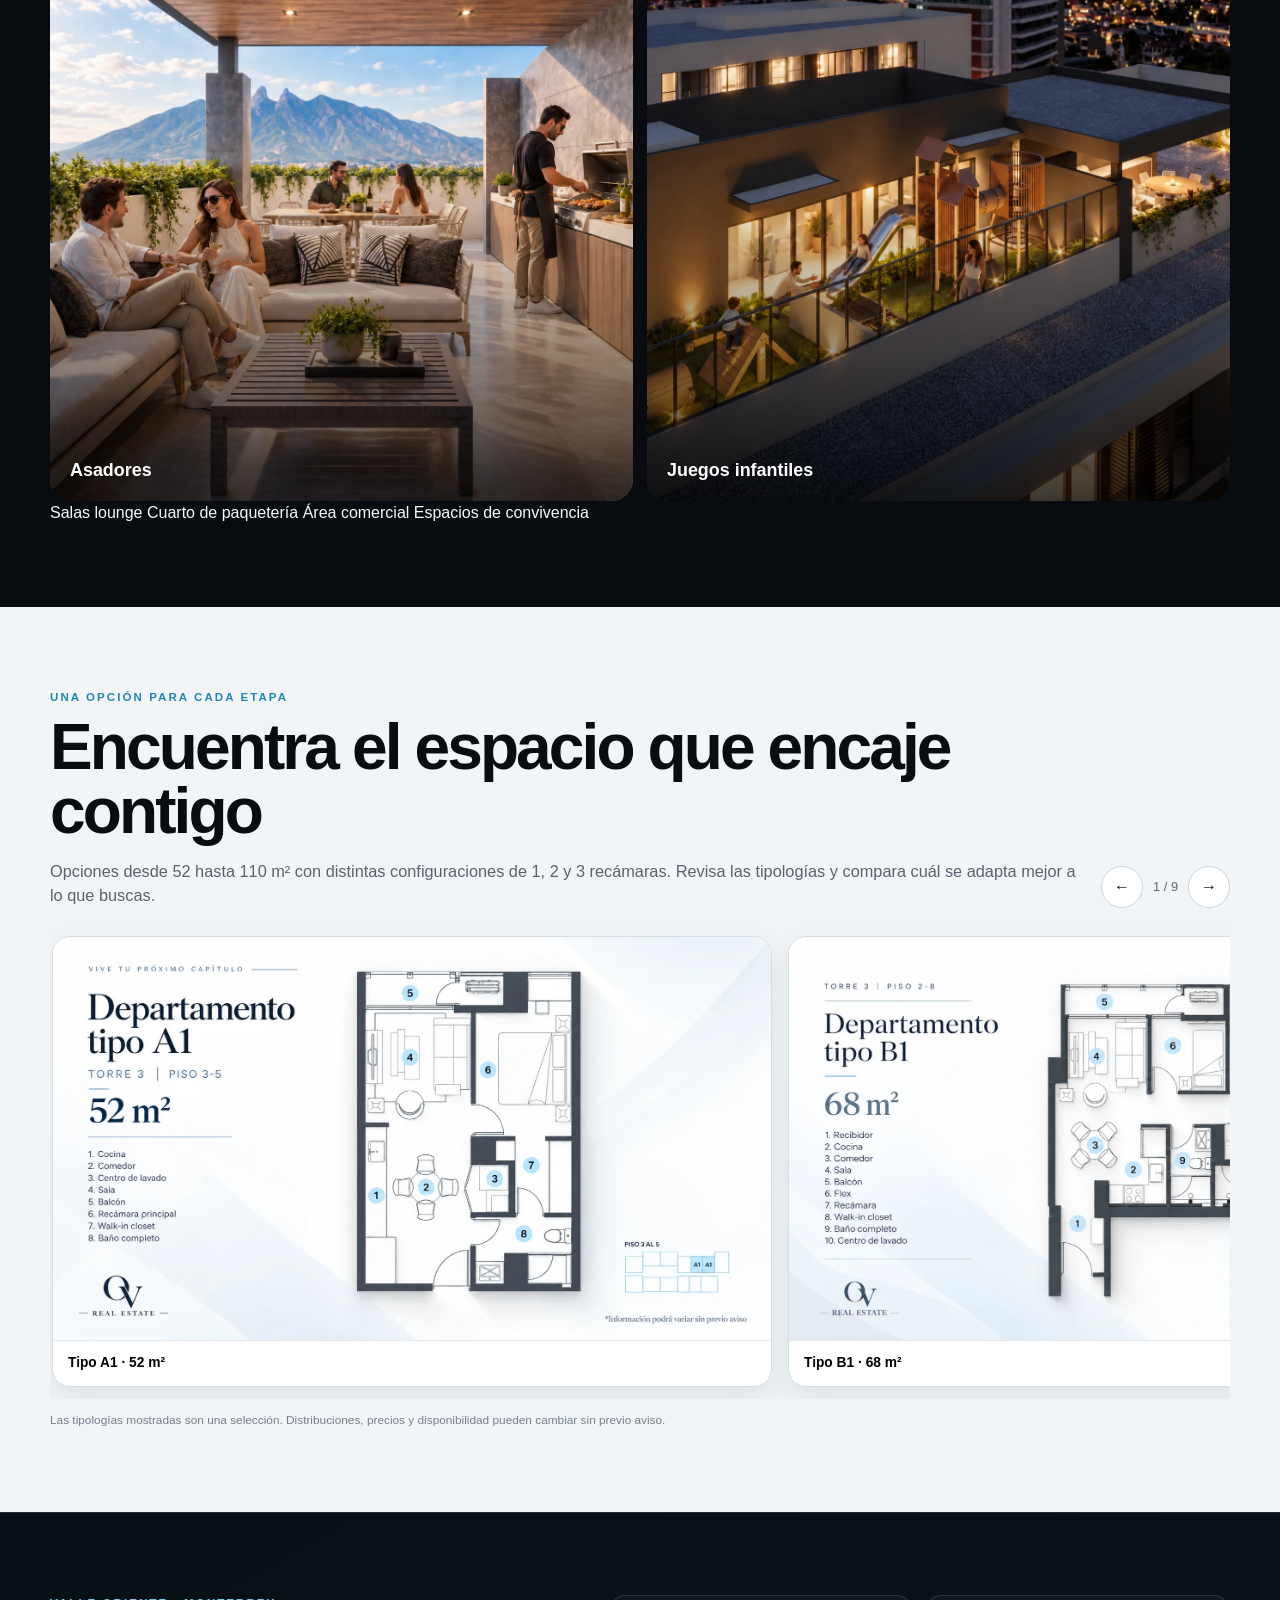
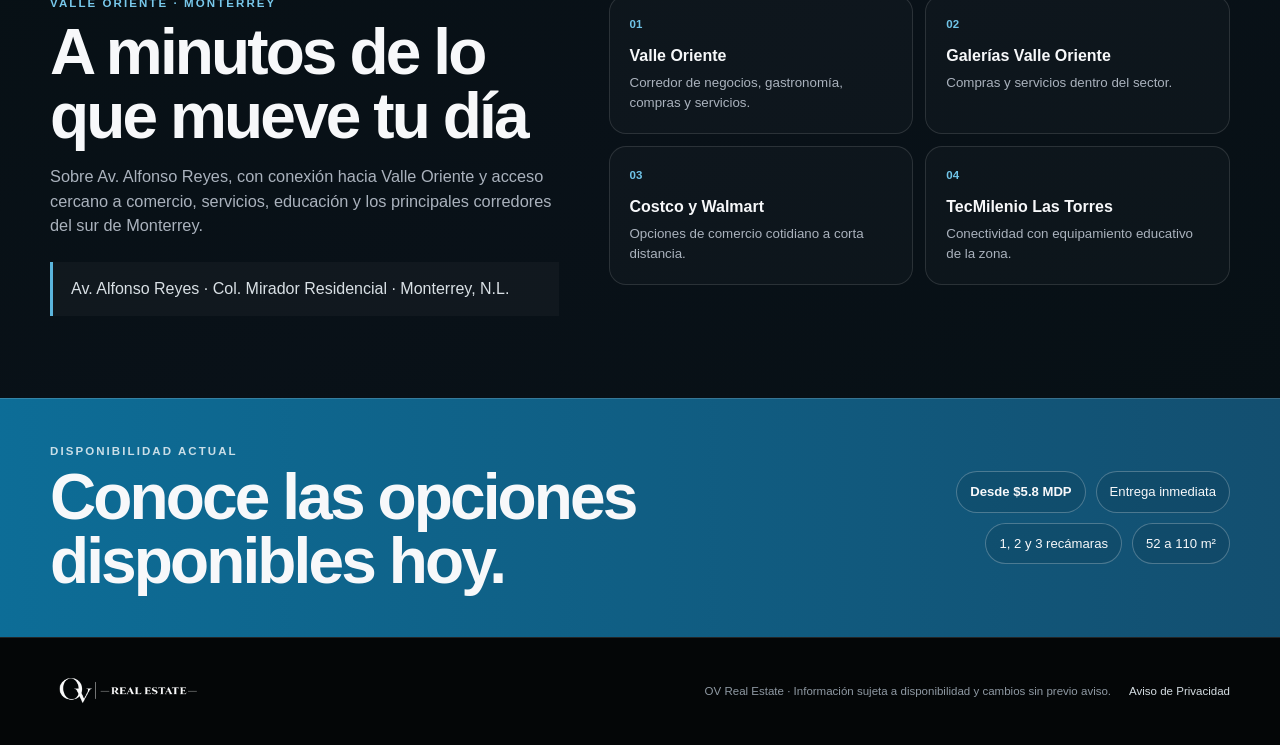
==== commit d8f942ea: "V2.2" ====
--- a/public/index.html
+++ b/public/index.html
@@ -74,10 +74,10 @@
           <p>Una ubicación pensada para moverte entre negocios, gastronomía, compras, educación y servicios sin alejarte del corredor de Valle Oriente.</p>
         </div>
         <div class="connection-tags" aria-label="Entorno cercano">
-          <span><i aria-hidden="true">01</i>Negocios</span>
-          <span><i aria-hidden="true">02</i>Gastronomía</span>
-          <span><i aria-hidden="true">03</i>Compras</span>
-          <span><i aria-hidden="true">04</i>Educación</span>
+          <span>Negocios</span>
+          <span>Gastronomía</span>
+          <span>Compras</span>
+          <span>Educación</span>
         </div>
       </div>
     </section>
@@ -94,8 +94,27 @@
             <div><span>03</span><strong>Entorno de usos mixtos</strong><small>Residencia, amenidades y área comercial integradas al proyecto.</small></div>
           </div>
         </div>
-        <figure class="summary-visual">
-          <img src="assets/resumen-valle-oriente.webp" alt="Resumen de departamentos en Valle Oriente" loading="lazy">
+        <figure class="summary-visual" aria-label="Vistas del desarrollo">
+          <div class="project-slider" data-project-slider>
+            <button class="project-slide gallery-open is-active" type="button" data-project-slide data-src="assets/proyecto-conjunto-abierto.webp" data-label="Vista abierta del conjunto">
+              <img src="assets/proyecto-conjunto-abierto.webp" alt="Vista abierta del conjunto residencial y comercial" loading="lazy">
+            </button>
+            <button class="project-slide gallery-open" type="button" data-project-slide data-src="assets/proyecto-acceso-torres.webp" data-label="Acceso principal y torres">
+              <img src="assets/proyecto-acceso-torres.webp" alt="Acceso principal con torres residenciales" loading="lazy">
+            </button>
+            <button class="project-slide gallery-open" type="button" data-project-slide data-src="assets/proyecto-fachada-comercial.webp" data-label="Fachada residencial y comercial al atardecer">
+              <img src="assets/proyecto-fachada-comercial.webp" alt="Fachada residencial y área comercial al atardecer" loading="lazy">
+            </button>
+            <button class="project-slide gallery-open" type="button" data-project-slide data-src="assets/proyecto-plaza-comercial.webp" data-label="Plaza comercial y vista urbana">
+              <img src="assets/proyecto-plaza-comercial.webp" alt="Plaza comercial y vista urbana del desarrollo" loading="lazy">
+            </button>
+          </div>
+          <div class="project-dots" data-project-dots aria-label="Cambiar vista del proyecto">
+            <button class="is-active" type="button" data-project-dot aria-label="Ver imagen 1"></button>
+            <button type="button" data-project-dot aria-label="Ver imagen 2"></button>
+            <button type="button" data-project-dot aria-label="Ver imagen 3"></button>
+            <button type="button" data-project-dot aria-label="Ver imagen 4"></button>
+          </div>
         </figure>
       </div>
     </section>
--- a/public/styles.css
+++ b/public/styles.css
@@ -15,7 +15,8 @@
 .topbar{position:fixed;inset:0 0 auto;z-index:50;background:linear-gradient(180deg,rgba(0,0,0,.78),rgba(0,0,0,.28),transparent);border-bottom:1px solid rgba(255,255,255,.06)}.topbar.solid{background:rgba(5,7,9,.96);backdrop-filter:blur(12px)}.topbar-inner{height:80px;display:flex;align-items:center;gap:28px}.brand{display:flex;align-items:center}.brand img{width:168px;height:auto}.desktop-nav{margin-left:auto;display:flex;align-items:center;gap:25px}.desktop-nav a{text-decoration:none;color:rgba(255,255,255,.8);font-size:.82rem;font-weight:750}.desktop-nav a:hover{color:#fff}.nav-pill{text-decoration:none;padding:10px 15px;border-radius:999px;border:1px solid rgba(255,255,255,.25);font-size:.8rem;font-weight:850;background:rgba(0,0,0,.18)}
 .hero{position:relative;min-height:min(900px,100svh);display:grid;align-items:end;background:url('assets/hero-valle-oriente.webp') center 48%/cover no-repeat;overflow:hidden}.hero-shade{position:absolute;inset:0;background:linear-gradient(90deg,rgba(0,0,0,.82) 0%,rgba(0,0,0,.6) 26%,rgba(0,0,0,.18) 56%,rgba(0,0,0,.08) 100%),linear-gradient(0deg,rgba(5,7,9,.72),transparent 38%)}.hero-inner{position:relative;z-index:2;padding:150px 0 92px}.hero-copy{max-width:650px}.eyebrow{text-transform:uppercase;letter-spacing:.18em;font-weight:850;font-size:.72rem;color:rgba(255,255,255,.78)}.eyebrow.accent{color:#78c8eb}.hero h1{font-weight:540;letter-spacing:-.055em;line-height:.92;font-size:clamp(3.6rem,8vw,6.8rem);margin:12px 0 22px}.hero h1 .title-line{display:block}.hero h1 .title-line:first-child{white-space:nowrap}.hero-price{margin:0 0 7px;font-size:clamp(1.35rem,3vw,2.1rem)}.hero-price strong{font-weight:900}.hero-details{margin:0;color:rgba(255,255,255,.9);font-size:1.05rem}.hero-actions{display:flex;gap:10px;flex-wrap:wrap;margin-top:28px}.btn{display:inline-flex;align-items:center;justify-content:center;min-height:48px;border-radius:999px;padding:13px 20px;text-decoration:none;font-weight:900}.btn-primary{background:var(--blue-2);color:#fff}.btn-primary:hover{background:#36a3d1}.btn-ghost{border:1px solid rgba(255,255,255,.36);background:rgba(0,0,0,.16)}.hero-note{margin:17px 0 0;font-size:.72rem;color:rgba(255,255,255,.54)}.scroll-cue{position:absolute;z-index:3;left:50%;bottom:22px;transform:translateX(-50%);width:42px;height:42px;border-radius:50%;border:1px solid rgba(255,255,255,.3);display:grid;place-items:center;text-decoration:none;background:rgba(0,0,0,.22)}
 .facts{background:#080b0e;border-top:1px solid var(--line);border-bottom:1px solid var(--line)}.facts-grid{display:grid;grid-template-columns:repeat(4,1fr)}.fact{text-align:center;padding:21px 12px;border-right:1px solid var(--line)}.fact:last-child{border-right:0}.fact strong{display:block;font-size:1.08rem}.fact span{display:block;color:var(--muted);margin-top:4px;font-size:.76rem}
-.section{padding:82px 0}.section-dark{background:radial-gradient(circle at 90% 0%,rgba(91,181,221,.11),transparent 32%),var(--black)}.section-deep{background:radial-gradient(circle at 6% 8%,rgba(91,181,221,.1),transparent 30%),#080c10;border-top:1px solid var(--line)}.section-head{max-width:760px}.section-head h2,.copy-block h2,.location-copy h2,.closing-band h2{font-weight:560;letter-spacing:-.045em;line-height:1;font-size:clamp(2.5rem,5vw,4.4rem);margin:8px 0 16px}.section-head p,.copy-block>p,.location-copy>p{color:var(--muted);font-size:1.02rem;margin:0}.split-grid{display:grid;grid-template-columns:minmax(0,1fr) minmax(360px,.78fr);gap:52px;align-items:center}.summary-visual{margin:0;border-radius:24px;overflow:hidden;border:1px solid var(--line);background:#111;box-shadow:0 28px 80px rgba(0,0,0,.28)}.summary-visual img{width:100%;aspect-ratio:1/1;object-fit:cover}.feature-list{display:grid;gap:10px;margin-top:30px}.feature-list>div{display:grid;grid-template-columns:44px 1fr;column-gap:12px;padding:16px;border:1px solid var(--line);border-radius:16px;background:rgba(255,255,255,.025)}.feature-list span{grid-row:1/3;color:#7bc9ea;font-size:.76rem;font-weight:900}.feature-list strong{display:block}.feature-list small{color:var(--muted);margin-top:3px}
+.connection-strip{padding:92px 0 82px;background:#05090c;border-bottom:1px solid var(--line)}.connection-grid{display:grid;grid-template-columns:minmax(0,1.25fr) minmax(320px,.75fr);gap:48px;align-items:end}.connection-copy h2{font-weight:560;letter-spacing:-.035em;line-height:1.05;font-size:clamp(2.3rem,4.6vw,4rem);margin:10px 0 18px}.connection-copy p{margin:0;color:var(--muted);font-size:1.02rem;max-width:820px}.connection-tags{display:flex;flex-wrap:wrap;gap:10px;justify-content:flex-end}.connection-tags span{display:inline-flex;align-items:center;justify-content:center;min-height:42px;padding:10px 14px;border:1px solid var(--line);border-radius:999px;background:rgba(255,255,255,.035);font-size:.84rem;font-weight:800;color:#eef3f6}
+.section{padding:82px 0}.section-dark{background:radial-gradient(circle at 90% 0%,rgba(91,181,221,.11),transparent 32%),var(--black)}.section-deep{background:radial-gradient(circle at 6% 8%,rgba(91,181,221,.1),transparent 30%),#080c10;border-top:1px solid var(--line)}.section-head{max-width:760px}.section-head h2,.copy-block h2,.location-copy h2,.closing-band h2{font-weight:560;letter-spacing:-.045em;line-height:1;font-size:clamp(2.5rem,5vw,4.4rem);margin:8px 0 16px}.section-head p,.copy-block>p,.location-copy>p{color:var(--muted);font-size:1.02rem;margin:0}.split-grid{display:grid;grid-template-columns:minmax(0,1fr) minmax(360px,.78fr);gap:52px;align-items:center}.summary-visual{position:relative;margin:0;border-radius:24px;overflow:hidden;border:1px solid var(--line);background:#111;box-shadow:0 28px 80px rgba(0,0,0,.28)}.summary-visual img{width:100%;height:100%;object-fit:cover;display:block}.project-slider{position:relative;aspect-ratio:1/1;overflow:hidden;background:#0a0f13}.project-slider:after{content:"";position:absolute;left:0;right:0;bottom:0;height:30%;background:linear-gradient(180deg,transparent,rgba(0,0,0,.24));pointer-events:none;z-index:1}.project-slide{position:absolute;inset:0;border:0;padding:0;margin:0;background:transparent;cursor:pointer;opacity:0;transition:opacity .55s ease,transform .55s ease;transform:scale(1.02)}.project-slide.is-active{opacity:1;transform:scale(1);z-index:2}.project-dots{position:absolute;left:50%;bottom:16px;transform:translateX(-50%);display:flex;gap:8px;align-items:center;z-index:4;padding:9px 12px;border-radius:999px;background:rgba(6,9,12,.42);backdrop-filter:blur(8px);-webkit-backdrop-filter:blur(8px)}.project-dots button{width:9px;height:9px;border-radius:50%;border:0;padding:0;background:rgba(255,255,255,.42);cursor:pointer;transition:transform .2s ease,background .2s ease}.project-dots button.is-active{background:#fff;transform:scale(1.15)}.feature-list{display:grid;gap:10px;margin-top:30px}.feature-list>div{display:grid;grid-template-columns:44px 1fr;column-gap:12px;padding:16px;border:1px solid var(--line);border-radius:16px;background:rgba(255,255,255,.025)}.feature-list span{grid-row:1/3;color:#7bc9ea;font-size:.76rem;font-weight:900}.feature-list strong{display:block}.feature-list small{color:var(--muted);margin-top:3px}
 .amenities-grid{display:grid;grid-template-columns:repeat(2,1fr);gap:14px;margin-top:32px}.amenity-card{position:relative;border:0;padding:0;border-radius:22px;overflow:hidden;background:#111;cursor:pointer;aspect-ratio:1/1}.amenity-card:after{content:"";position:absolute;inset:45% 0 0;background:linear-gradient(0deg,rgba(0,0,0,.76),transparent)}.amenity-card img{width:100%;height:100%;object-fit:cover;transition:transform .28s ease}.amenity-card:hover img{transform:scale(1.025)}.amenity-card span{position:absolute;z-index:2;left:20px;bottom:17px;color:#fff;font-size:1.12rem;font-weight:850}
 .plans-section{background:#f1f5f8;color:#0a0d10}.plans-section .eyebrow.accent{color:#2486b2}.plans-section .section-head p{color:#59636e}.plans-head{max-width:none;display:flex;align-items:end;justify-content:space-between;gap:24px}.carousel-actions{display:flex;align-items:center;gap:10px;white-space:nowrap}.carousel-actions button{width:42px;height:42px;border-radius:50%;border:1px solid #cbd6dd;background:#fff;color:#0a0d10;cursor:pointer;font-weight:900}.carousel-actions span{font-size:.8rem;color:#5e6872}.plans-track{display:grid;grid-auto-flow:column;grid-auto-columns:min(78vw,720px);gap:16px;overflow:auto;padding:28px 2px 12px;scroll-snap-type:x mandatory;scrollbar-width:none}.plans-track::-webkit-scrollbar{display:none}.plan-card{scroll-snap-align:center;border:1px solid #d4dee5;background:#fff;border-radius:18px;padding:0;overflow:hidden;cursor:pointer;box-shadow:0 12px 30px rgba(22,39,54,.08)}.plan-card img{width:100%;aspect-ratio:16/9;object-fit:cover}.plan-card span{display:block;text-align:left;padding:12px 15px;font-weight:850;font-size:.86rem;border-top:1px solid #e2e9ee}.notice{color:#75808a;font-size:.74rem;margin:13px 0 0}
 .location-section{background:linear-gradient(150deg,#071015,#091118 50%,#071015);border-top:1px solid var(--line)}.location-grid{display:grid;grid-template-columns:.9fr 1.1fr;gap:50px;align-items:start}.location-address{margin-top:24px;padding:15px 18px;border-left:3px solid var(--blue);background:rgba(255,255,255,.03);color:#d9e0e5}.nearby-grid{display:grid;grid-template-columns:repeat(2,1fr);gap:12px}.nearby-grid article{padding:20px;border:1px solid var(--line);border-radius:17px;background:rgba(255,255,255,.025)}.nearby-grid span{display:block;color:#70c4e8;font-size:.72rem;font-weight:900;margin-bottom:11px}.nearby-grid strong{display:block;font-size:1rem}.nearby-grid small{display:block;color:var(--muted);margin-top:5px}
@@ -23,5 +24,7 @@
 .footer{padding:28px 0;background:#040607;border-top:1px solid var(--line)}.footer-inner{display:flex;align-items:center;gap:24px;justify-content:space-between}.footer-inner img{width:155px}.footer-inner div{display:flex;gap:18px;align-items:center;color:#8f99a3;font-size:.72rem}.footer-inner a{color:#d4dce1;text-decoration:none}
 .lightbox{position:fixed;inset:0;z-index:100;background:rgba(0,0,0,.92);display:none;place-items:center;padding:28px}.lightbox.is-open{display:grid}.lightbox-stage{width:min(1200px,94vw);max-height:88vh;display:grid;place-items:center;gap:10px}.lightbox-stage img{max-width:100%;max-height:80vh;object-fit:contain;border-radius:10px;background:#fff}.lightbox-stage div{color:#fff;font-weight:800}.lightbox-close{position:absolute;right:18px;top:14px;width:46px;height:46px;border-radius:50%;border:1px solid rgba(255,255,255,.3);background:rgba(0,0,0,.35);color:#fff;font-size:1.8rem;cursor:pointer}
 .privacy-page{background:#0a0e12}.privacy-main{width:min(900px,calc(100% - 40px));margin:0 auto;padding:130px 0 70px}.privacy-intro h1{font-size:clamp(2.7rem,6vw,4.7rem);line-height:1;letter-spacing:-.045em;margin:8px 0 16px}.privacy-intro p{color:var(--muted);font-size:1.02rem}.privacy-card{margin-top:14px;padding:24px;border:1px solid var(--line);border-radius:18px;background:#0e1419}.privacy-card h2{margin:0 0 10px;font-size:1.2rem}.privacy-card p{color:#c1c8ce}.privacy-card a{color:#77c8ea}.privacy-update{margin-top:22px;color:#8d98a2;font-size:.78rem}
-@media(max-width:900px){.connection-grid{grid-template-columns:1fr}.connection-tags{max-width:620px}.desktop-nav{display:none}.topbar-inner{height:72px}.brand img{width:150px}.hero{min-height:760px;background-position:58% center}.hero-shade{background:linear-gradient(90deg,rgba(0,0,0,.82),rgba(0,0,0,.4)),linear-gradient(0deg,rgba(5,7,9,.76),transparent 45%)}.hero-inner{padding:128px 0 78px}.hero-copy{max-width:560px}.facts-grid{grid-template-columns:repeat(2,1fr)}.fact:nth-child(2){border-right:0}.fact:nth-child(-n+2){border-bottom:1px solid var(--line)}.split-grid,.location-grid{grid-template-columns:1fr}.summary-visual{max-width:620px}.plans-head{align-items:start}.amenities-grid{gap:10px}.closing-inner{align-items:flex-start;flex-direction:column}.closing-stats{justify-content:flex-start}.footer-inner{align-items:flex-start;flex-direction:column}.footer-inner div{align-items:flex-start;flex-direction:column;gap:6px}}
-@media(max-width:620px){.connection-strip{padding:42px 0}.connection-copy h2{font-size:2.55rem}.connection-tags{grid-template-columns:1fr 1fr}.connection-tags span{padding:13px 12px;font-size:.85rem}.container{width:min(100% - 28px,var(--max))}.topbar .nav-pill{font-size:.72rem;padding:9px 12px}.hero{min-height:720px;background-position:58% center}.hero-copy{max-width:100%}.hero h1{font-size:clamp(2.75rem,13vw,4.2rem);line-height:.95;letter-spacing:-.05em}.hero-details{font-size:.92rem}.hero-actions{flex-direction:column;align-items:stretch}.btn{width:100%}.section{padding:62px 0}.section-head h2,.copy-block h2,.location-copy h2{font-size:2.65rem}.amenities-grid{grid-template-columns:1fr 1fr}.amenity-card span{left:13px;bottom:12px;font-size:.9rem}.plans-head{display:block}.carousel-actions{margin-top:16px}.plans-track{grid-auto-columns:90vw}.nearby-grid{grid-template-columns:1fr}.closing-stats{display:grid;grid-template-columns:1fr 1fr}.closing-stats span:first-child{grid-column:1/-1}.footer-inner img{width:135px}.privacy-main{width:min(100% - 28px,900px)}}
+@media(max-width:900px){.connection-grid{grid-template-columns:1fr;gap:28px}.connection-tags{max-width:none;justify-content:flex-start}.desktop-nav{display:none}.topbar-inner{height:72px}.brand img{width:150px}.hero{min-height:760px;background-position:58% center}.hero-shade{background:linear-gradient(90deg,rgba(0,0,0,.82),rgba(0,0,0,.4)),linear-gradient(0deg,rgba(5,7,9,.76),transparent 45%)}.hero-inner{padding:128px 0 78px}.hero-copy{max-width:560px}.facts-grid{grid-template-columns:repeat(2,1fr)}.fact:nth-child(2){border-right:0}.fact:nth-child(-n+2){border-bottom:1px solid var(--line)}.split-grid,.location-grid{grid-template-columns:1fr}.summary-visual{max-width:620px}.plans-head{align-items:start}.amenities-grid{gap:10px}.closing-inner{align-items:flex-start;flex-direction:column}.closing-stats{justify-content:flex-start}.footer-inner{align-items:flex-start;flex-direction:column}.footer-inner div{align-items:flex-start;flex-direction:column;gap:6px}}
+@media(max-width:620px){.connection-strip{padding:74px 0 58px}.connection-copy h2{font-size:2.25rem}.connection-tags{display:grid;grid-template-columns:1fr 1fr;gap:8px;width:100%}.connection-tags span{padding:12px 10px;font-size:.8rem}.container{width:min(100% - 28px,var(--max))}.topbar .nav-pill{font-size:.72rem;padding:9px 12px}.hero{min-height:720px;background-position:58% center}.hero-copy{max-width:100%}.hero h1{font-size:clamp(2.75rem,13vw,4.2rem);line-height:.95;letter-spacing:-.05em}.hero-details{font-size:.92rem}.hero-actions{flex-direction:column;align-items:stretch}.btn{width:100%}.section{padding:62px 0}.section-head h2,.copy-block h2,.location-copy h2{font-size:2.65rem}.amenities-grid{grid-template-columns:1fr 1fr}.amenity-card span{left:13px;bottom:12px;font-size:.9rem}.plans-head{display:block}.carousel-actions{margin-top:16px}.plans-track{grid-auto-columns:90vw}.nearby-grid{grid-template-columns:1fr}.closing-stats{display:grid;grid-template-columns:1fr 1fr}.closing-stats span:first-child{grid-column:1/-1}.footer-inner img{width:135px}.privacy-main{width:min(100% - 28px,900px)}}
+
+@media(max-width:620px){.project-dots{bottom:12px;padding:8px 10px}.project-dots button{width:8px;height:8px}}
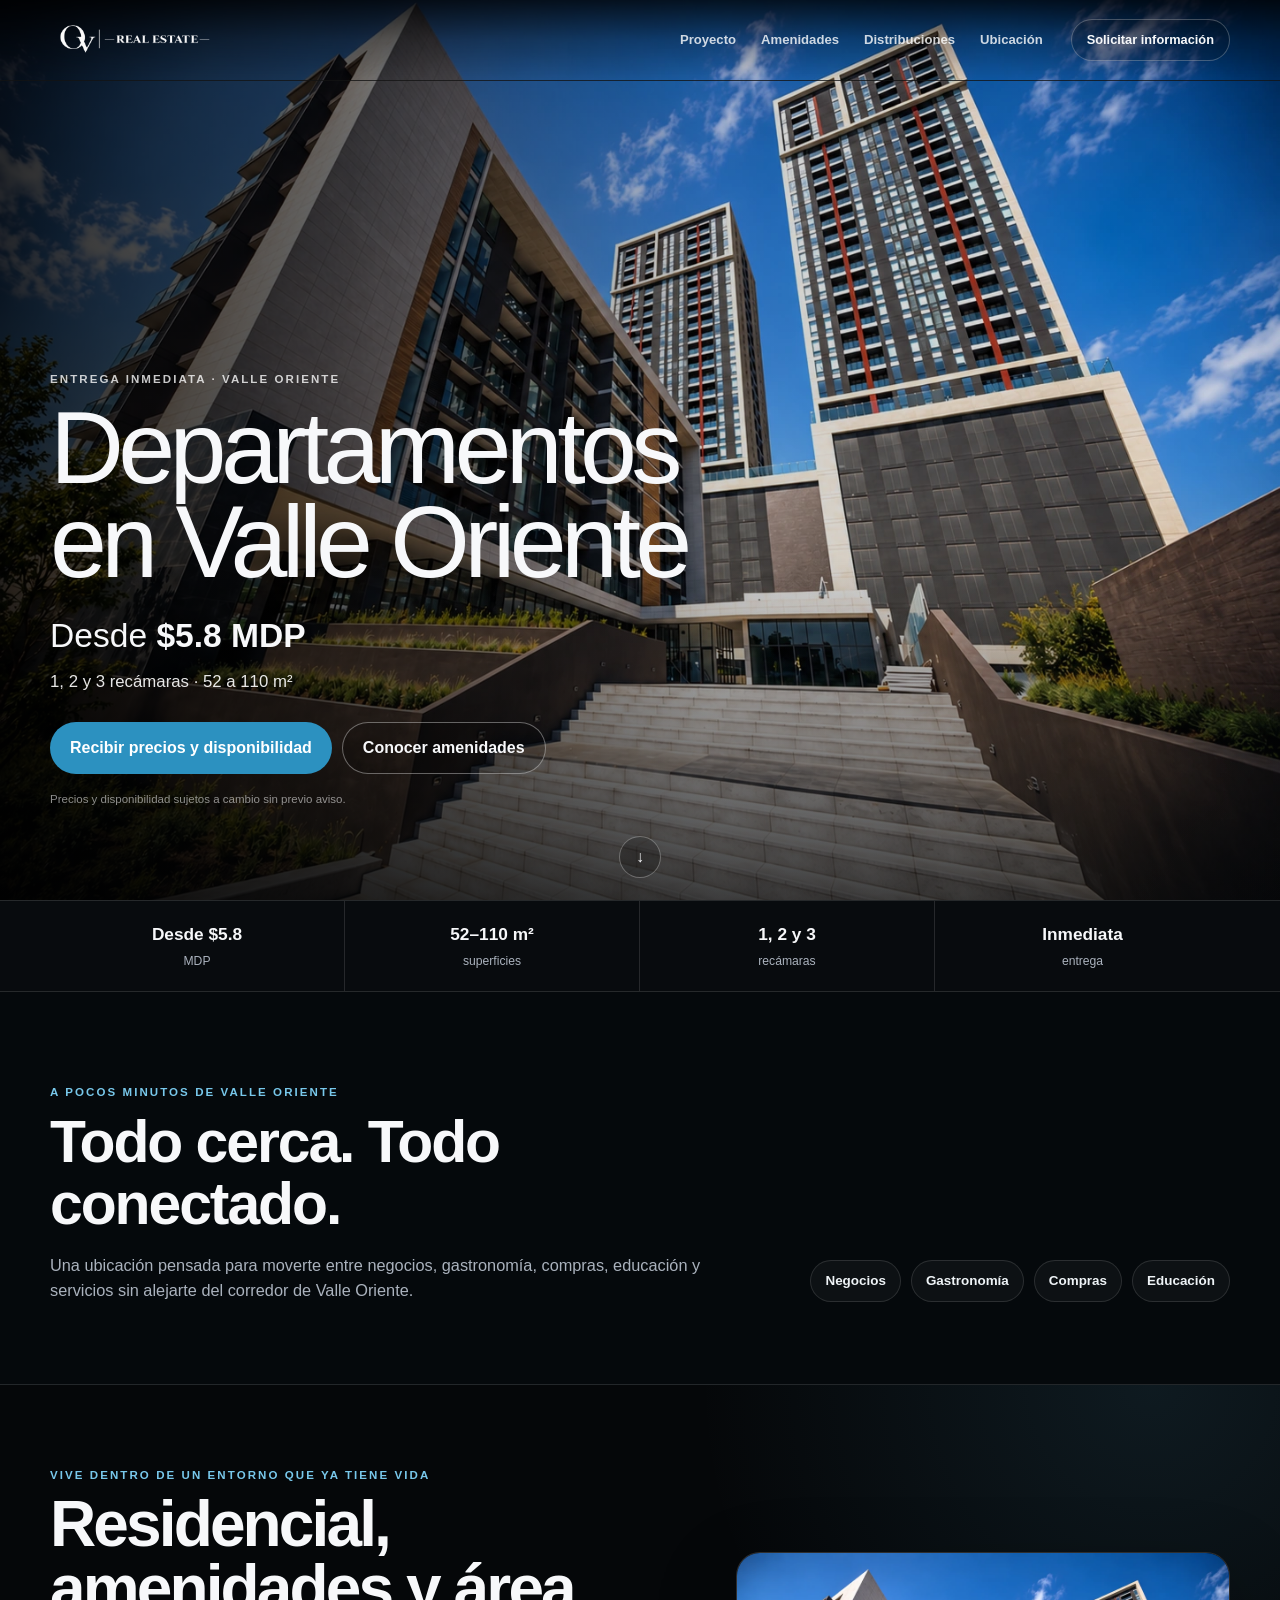
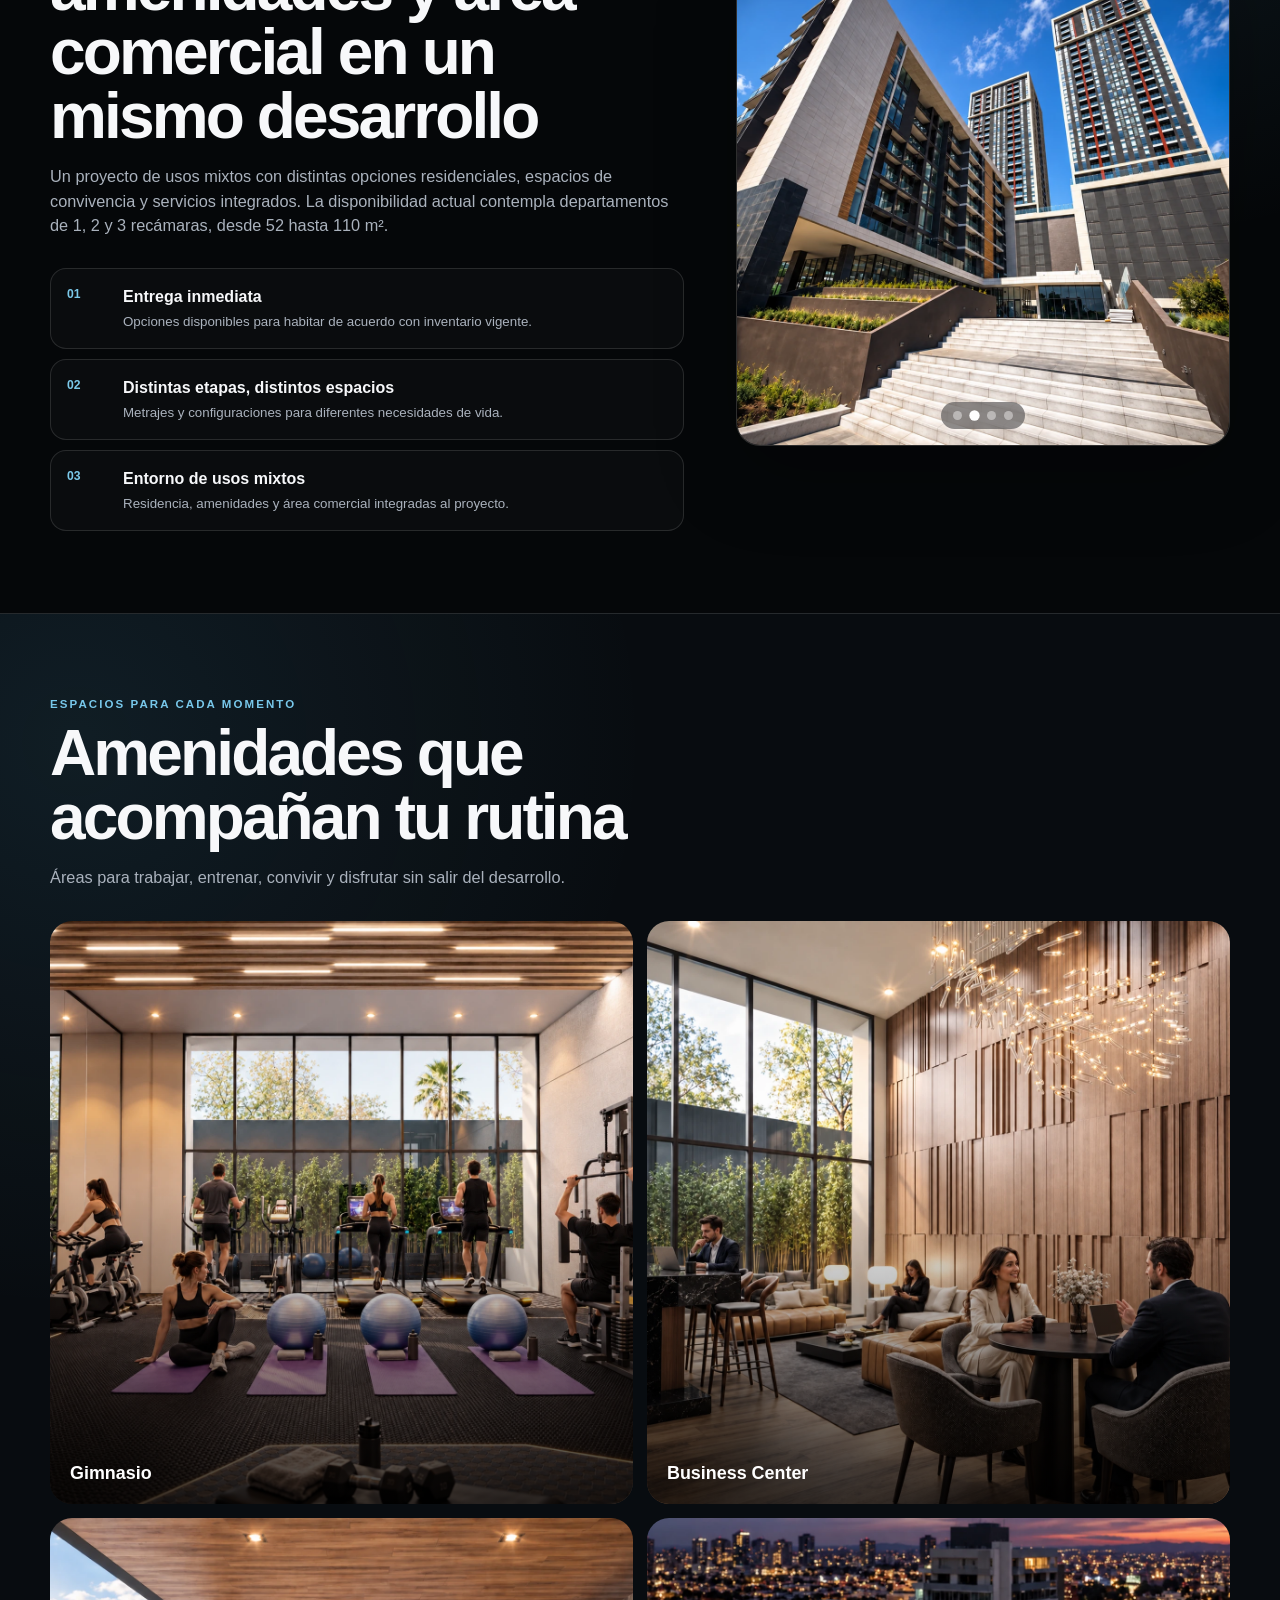
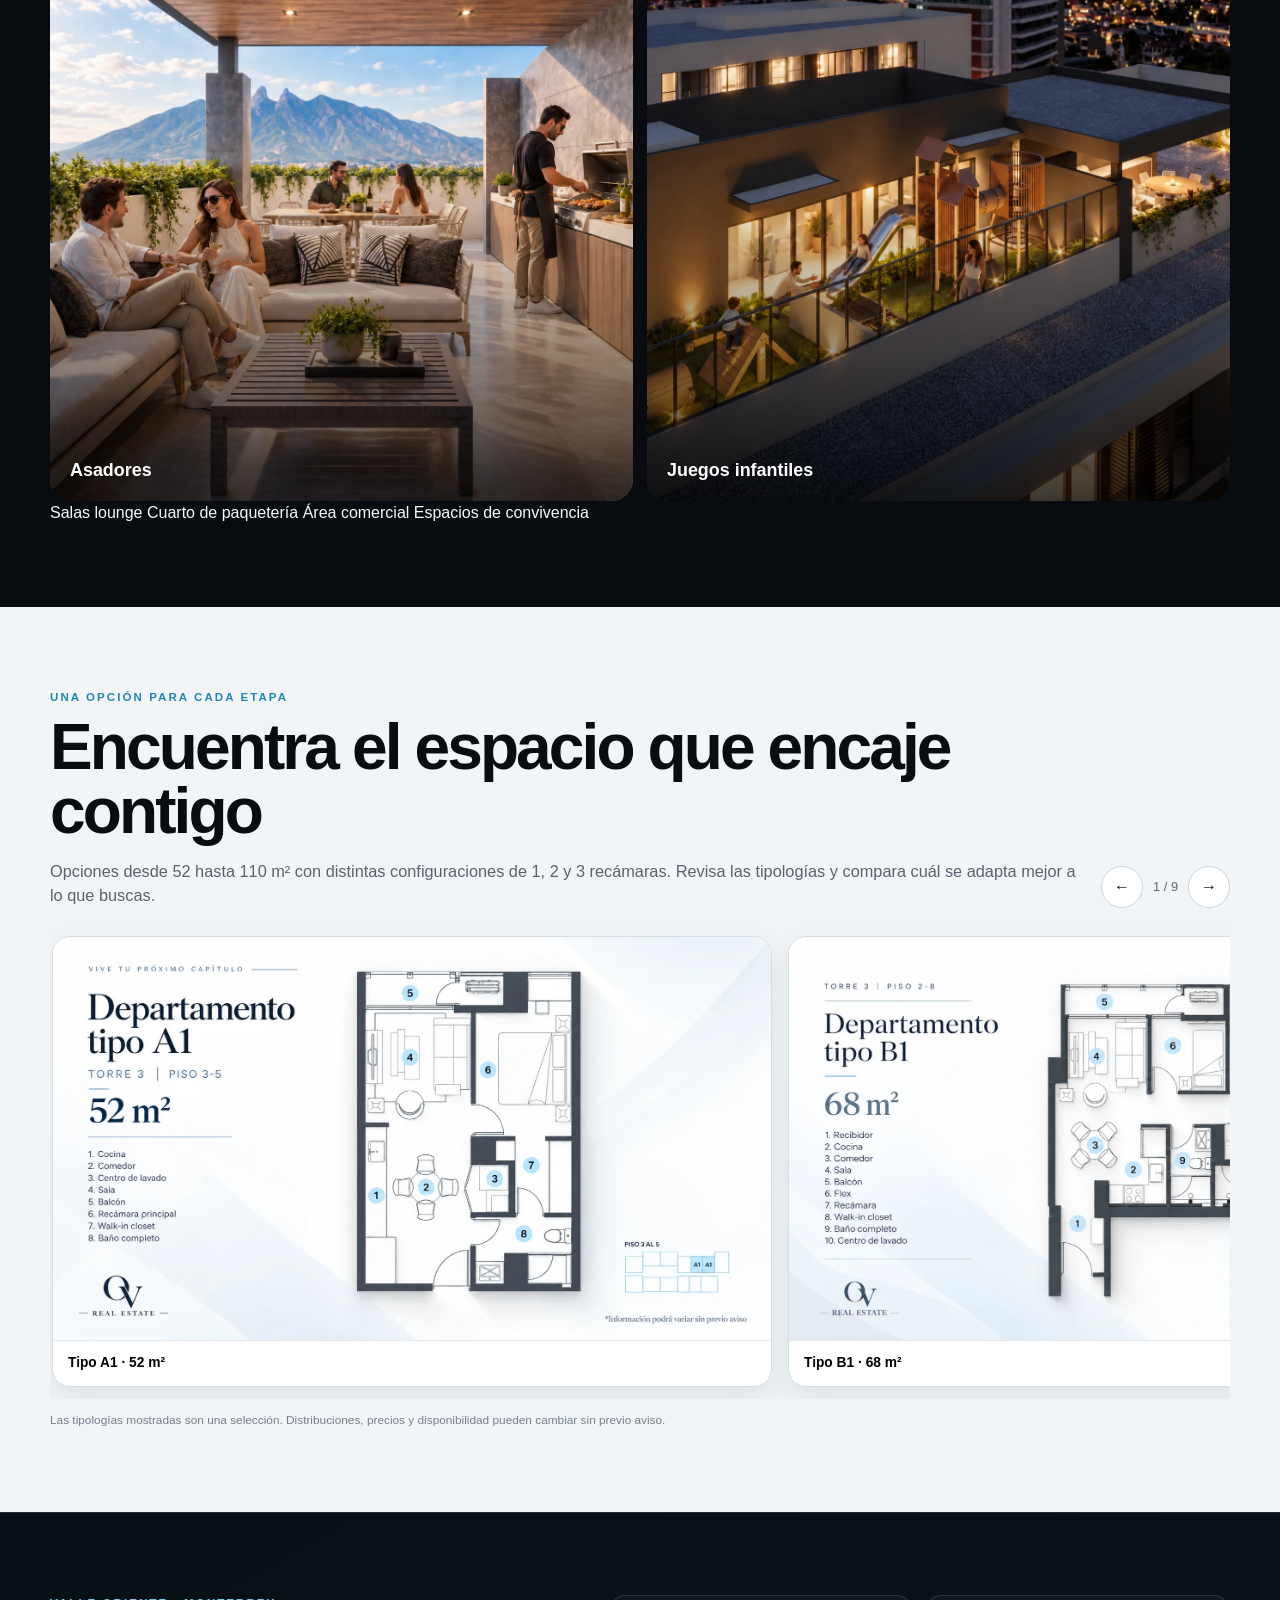
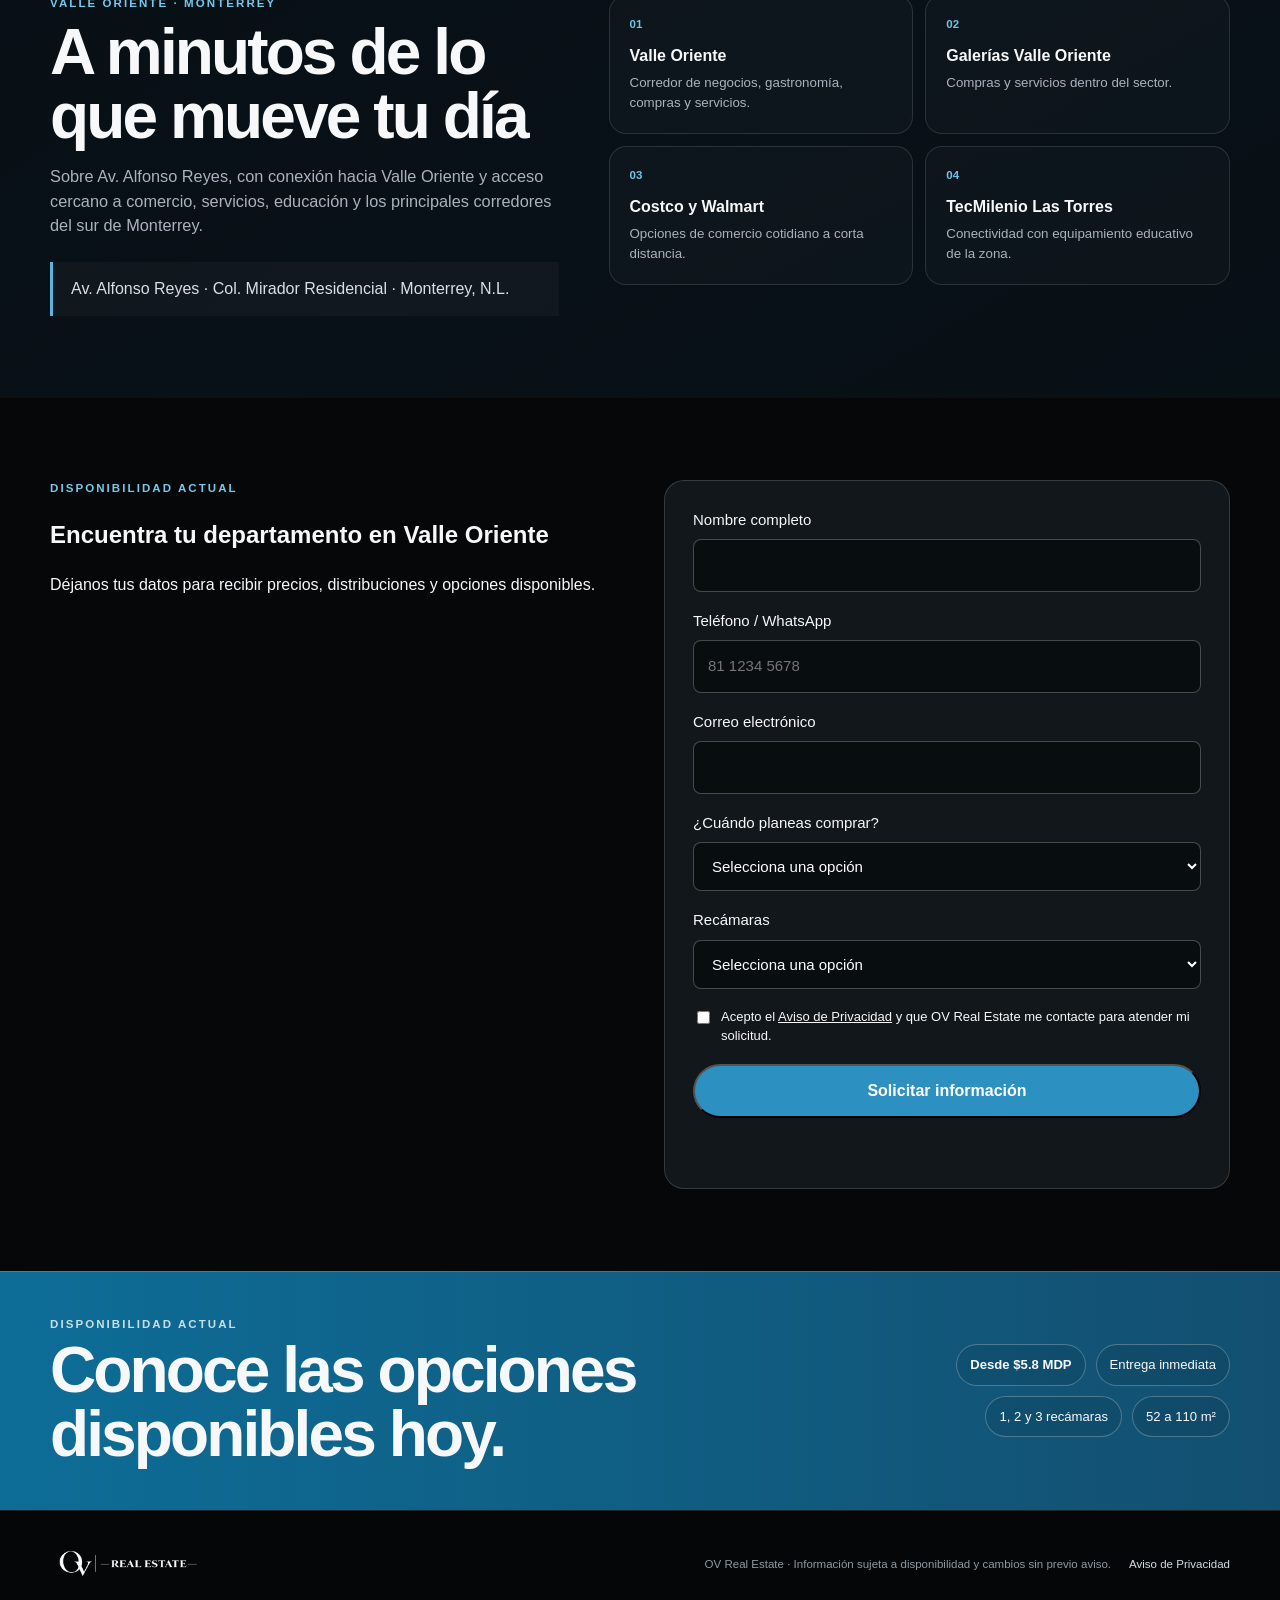
==== commit ee2a3b53: "Publicar landing Valle Oriente con formulario conectado a Sheets" ====
--- a/public/index.html
+++ b/public/index.html
@@ -34,7 +34,7 @@
         <a href="#distribuciones">Distribuciones</a>
         <a href="#ubicacion">Ubicación</a>
       </nav>
-      <a class="nav-pill" href="#distribuciones">Ver opciones</a>
+      <a class="nav-pill" href="#contacto">Solicitar información</a>
     </div>
   </header>
 
@@ -48,7 +48,7 @@
           <p class="hero-price">Desde <strong>$5.8 MDP</strong></p>
           <p class="hero-details">1, 2 y 3 recámaras · 52 a 110 m²</p>
           <div class="hero-actions">
-            <a class="btn btn-primary" href="#distribuciones">Ver distribuciones</a>
+            <a class="btn btn-primary" href="#contacto">Recibir precios y disponibilidad</a>
             <a class="btn btn-ghost" href="#amenidades">Conocer amenidades</a>
           </div>
           <p class="hero-note">Precios y disponibilidad sujetos a cambio sin previo aviso.</p>
@@ -199,6 +199,24 @@
       </div>
     </section>
 
+
+    <section id="contacto" class="section lead-section">
+      <div class="container lead-layout">
+        <div><div class="eyebrow accent">Disponibilidad actual</div><h2>Encuentra tu departamento en Valle Oriente</h2><p>Déjanos tus datos para recibir precios, distribuciones y opciones disponibles.</p></div>
+        <form id="leadForm" class="lead-form" action="/api/lead" method="post">
+          <label>Nombre completo<input name="nombre_completo" autocomplete="name" minlength="2" maxlength="120" required></label>
+          <label>Teléfono / WhatsApp<input name="phone" type="tel" autocomplete="tel" inputmode="tel" maxlength="25" required placeholder="81 1234 5678"></label>
+          <label>Correo electrónico<input name="email" type="email" autocomplete="email" maxlength="160" required></label>
+          <label>¿Cuándo planeas comprar?<select name="plazo_compra" required><option value="">Selecciona una opción</option><option>Lo antes posible</option><option>En 1 a 3 meses</option><option>En 3 a 6 meses</option><option>Más de 6 meses</option></select></label>
+          <label>Recámaras<select name="recamaras" required><option value="">Selecciona una opción</option><option>1</option><option>2</option><option>3</option><option>Aún no lo sé</option></select></label>
+          <div class="lead-trap" aria-hidden="true"><label>Empresa<input name="company" tabindex="-1" autocomplete="off"></label></div>
+          <label class="lead-consent"><input type="checkbox" name="consent" required> <span>Acepto el <a href="aviso-privacidad.html" target="_blank" rel="noopener" data-preserve-tracking>Aviso de Privacidad</a> y que OV Real Estate me contacte para atender mi solicitud.</span></label>
+          <button class="btn btn-primary" type="submit">Solicitar información</button>
+          <p id="leadStatus" role="status" aria-live="polite"></p>
+          <noscript>Activa JavaScript para enviar tu solicitud.</noscript>
+        </form>
+      </div>
+    </section>
     <section class="closing-band">
       <div class="container closing-inner">
         <div><div class="eyebrow">Disponibilidad actual</div><h2>Conoce las opciones disponibles hoy.</h2></div>
@@ -223,5 +241,13 @@
   </div>
 
   <script src="app.js"></script>
+
+<!-- Cloudflare Web Analytics -->
+ <script type='module' src='https://static.cloudflareinsights.com/beacon.min.js' 
+ data-cf-beacon='{"token": "f13968e80f004398ad7ffbef8e7d5b31"}'>
+</script>
+ <!-- End Cloudflare Web Analytics -->
+
+
 </body>
 </html>
--- a/public/styles.css
+++ b/public/styles.css
@@ -28,3 +28,5 @@
 @media(max-width:620px){.connection-strip{padding:74px 0 58px}.connection-copy h2{font-size:2.25rem}.connection-tags{display:grid;grid-template-columns:1fr 1fr;gap:8px;width:100%}.connection-tags span{padding:12px 10px;font-size:.8rem}.container{width:min(100% - 28px,var(--max))}.topbar .nav-pill{font-size:.72rem;padding:9px 12px}.hero{min-height:720px;background-position:58% center}.hero-copy{max-width:100%}.hero h1{font-size:clamp(2.75rem,13vw,4.2rem);line-height:.95;letter-spacing:-.05em}.hero-details{font-size:.92rem}.hero-actions{flex-direction:column;align-items:stretch}.btn{width:100%}.section{padding:62px 0}.section-head h2,.copy-block h2,.location-copy h2{font-size:2.65rem}.amenities-grid{grid-template-columns:1fr 1fr}.amenity-card span{left:13px;bottom:12px;font-size:.9rem}.plans-head{display:block}.carousel-actions{margin-top:16px}.plans-track{grid-auto-columns:90vw}.nearby-grid{grid-template-columns:1fr}.closing-stats{display:grid;grid-template-columns:1fr 1fr}.closing-stats span:first-child{grid-column:1/-1}.footer-inner img{width:135px}.privacy-main{width:min(100% - 28px,900px)}}
 
 @media(max-width:620px){.project-dots{bottom:12px;padding:8px 10px}.project-dots button{width:8px;height:8px}}
+
+.lead-section{scroll-margin-top:90px}.lead-layout{display:grid;grid-template-columns:1fr 1fr;gap:48px;align-items:start}.lead-form{display:grid;gap:18px;padding:28px;border:1px solid #ffffff26;border-radius:20px;background:#11171b}.lead-form label{display:grid;gap:8px;font-size:15px}.lead-form input:not([type=checkbox]),.lead-form select{width:100%;padding:14px;border:1px solid #ffffff40;border-radius:8px;background:#080d10;color:#fff;font:inherit}.lead-form .lead-consent{display:flex;align-items:flex-start;font-size:13px}.lead-consent input{margin-top:4px}.lead-consent a{text-decoration:underline}.lead-trap{position:absolute;left:-10000px}.lead-form button:disabled{opacity:.6;cursor:wait}#leadStatus{min-height:24px;margin:0}#leadStatus[data-error=true]{color:#ffb8ad}@media(max-width:760px){.lead-layout{grid-template-columns:1fr;gap:24px}.lead-form{padding:20px}}
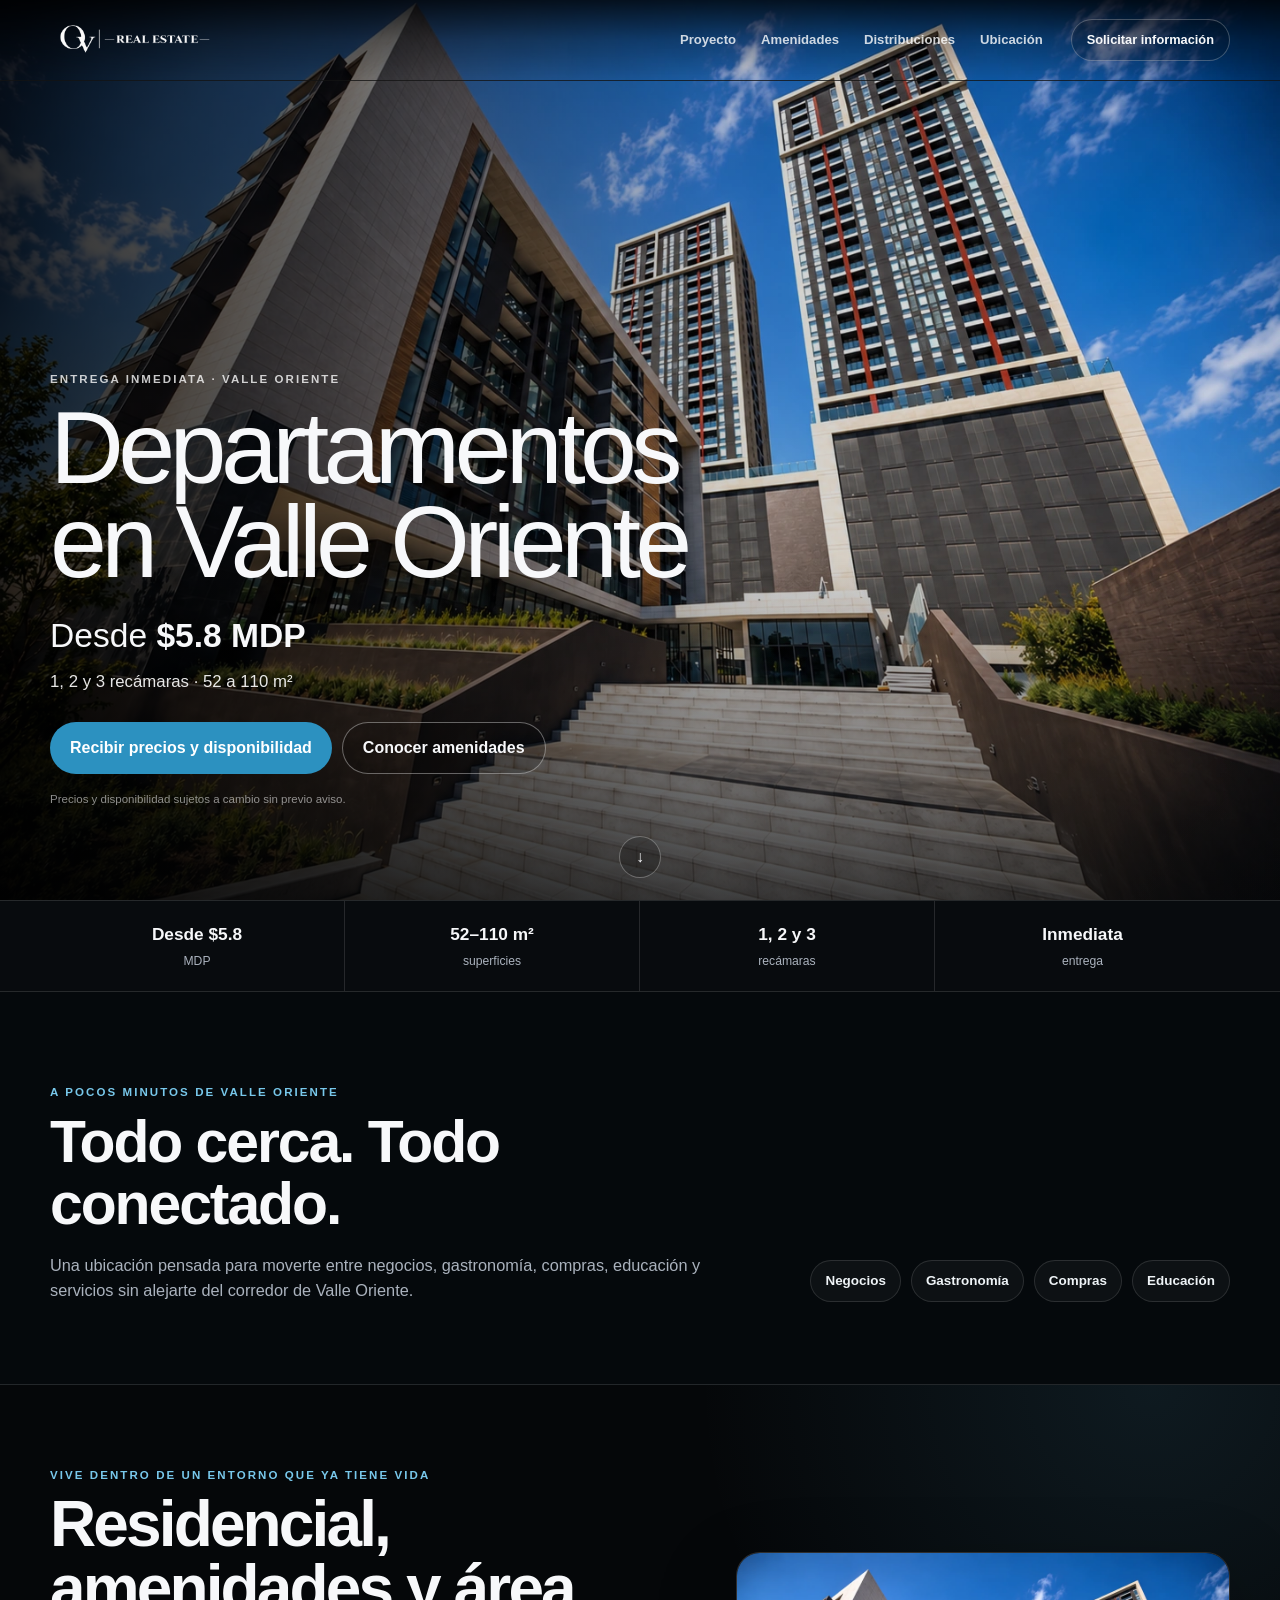
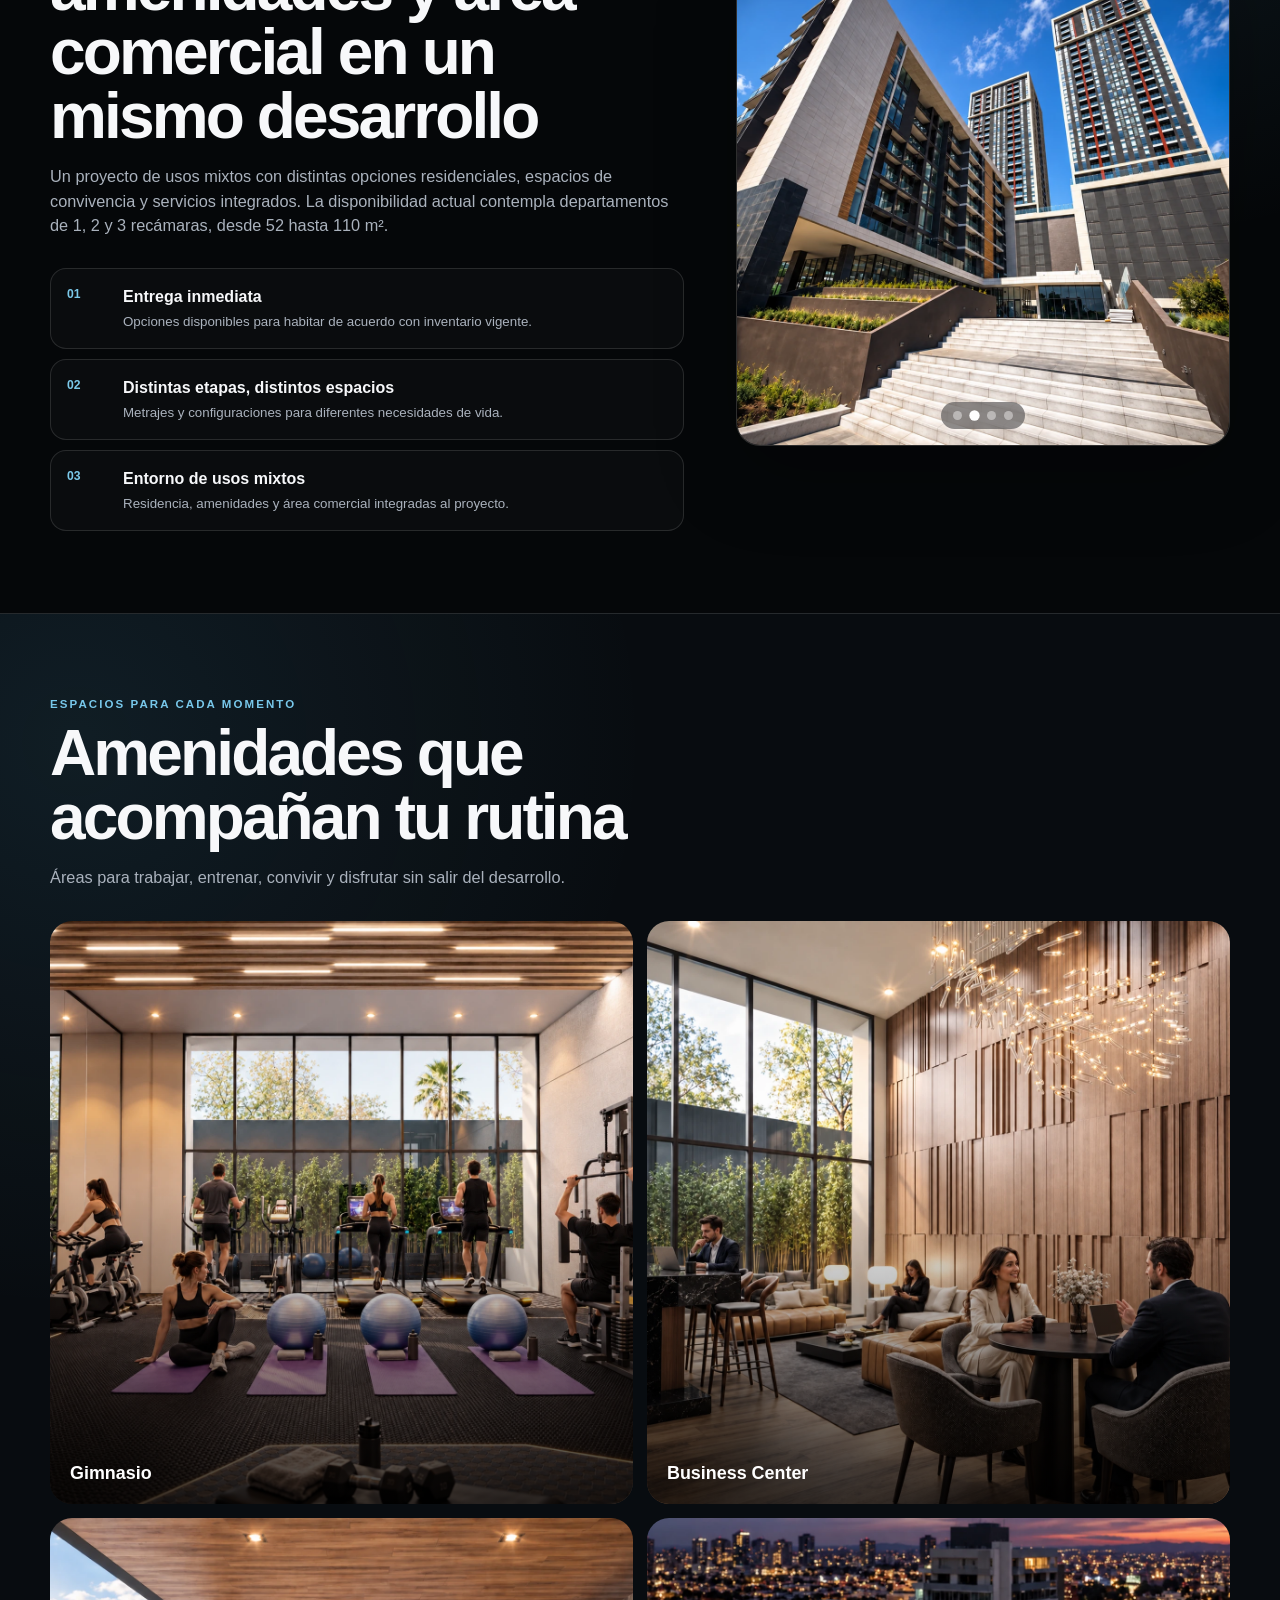
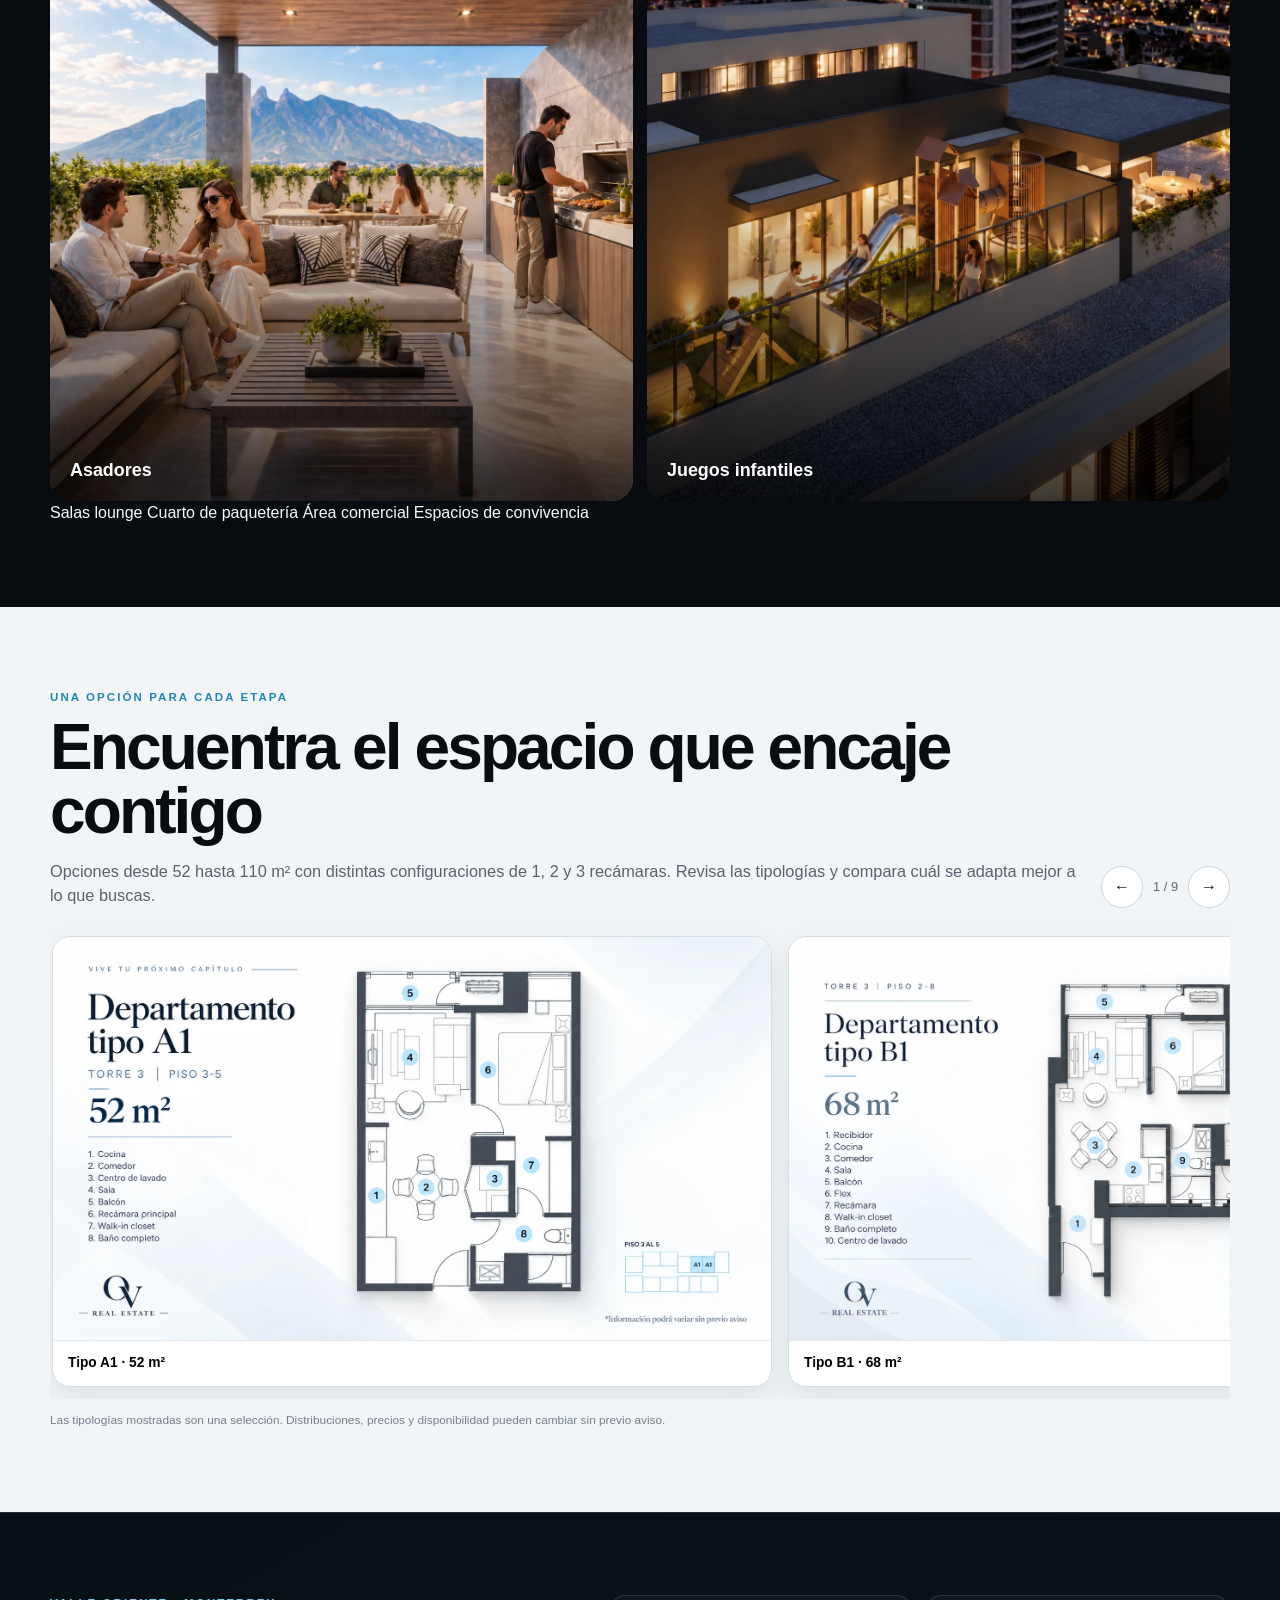
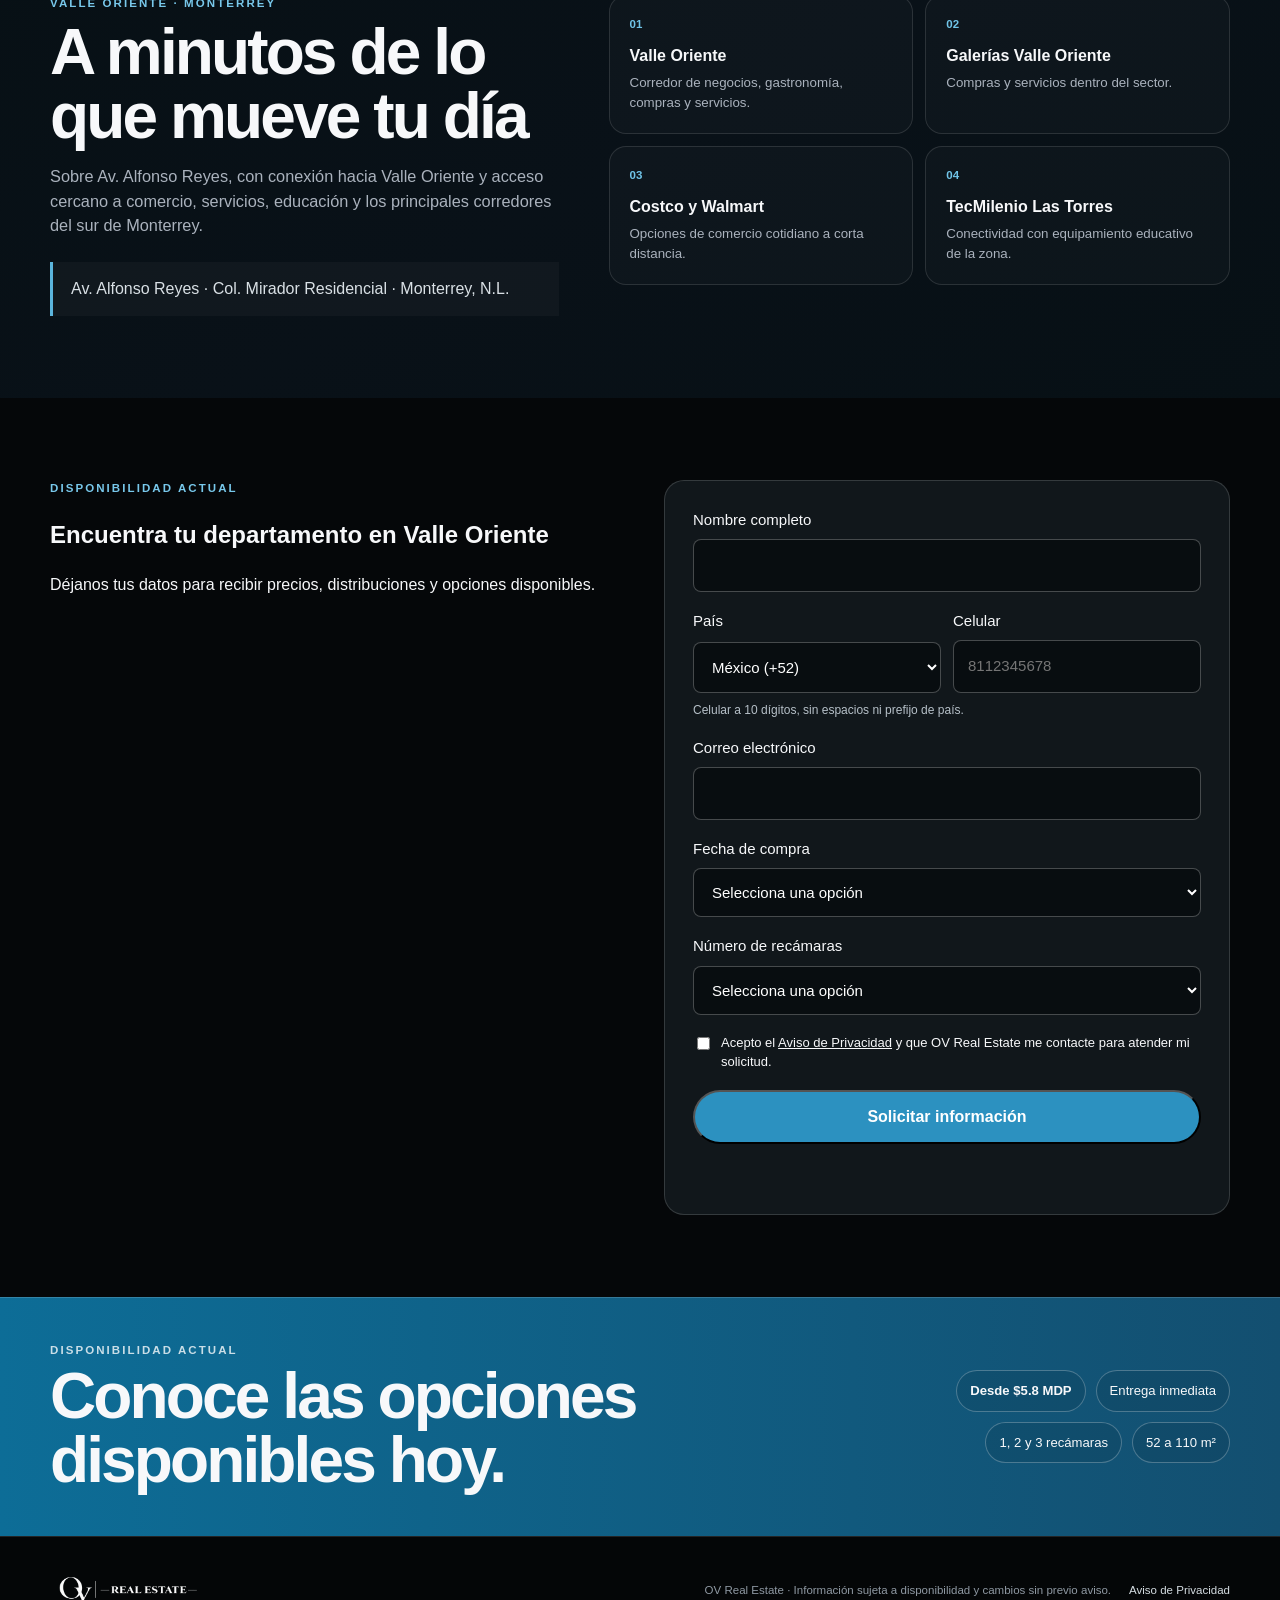
==== commit 8dc74e55: "Actualizar formulario: país, celular, compra y recámaras" ====
--- a/public/index.html
+++ b/public/index.html
@@ -205,10 +205,11 @@
         <div><div class="eyebrow accent">Disponibilidad actual</div><h2>Encuentra tu departamento en Valle Oriente</h2><p>Déjanos tus datos para recibir precios, distribuciones y opciones disponibles.</p></div>
         <form id="leadForm" class="lead-form" action="/api/lead" method="post">
           <label>Nombre completo<input name="nombre_completo" autocomplete="name" minlength="2" maxlength="120" required></label>
-          <label>Teléfono / WhatsApp<input name="phone" type="tel" autocomplete="tel" inputmode="tel" maxlength="25" required placeholder="81 1234 5678"></label>
-          <label>Correo electrónico<input name="email" type="email" autocomplete="email" maxlength="160" required></label>
-          <label>¿Cuándo planeas comprar?<select name="plazo_compra" required><option value="">Selecciona una opción</option><option>Lo antes posible</option><option>En 1 a 3 meses</option><option>En 3 a 6 meses</option><option>Más de 6 meses</option></select></label>
-          <label>Recámaras<select name="recamaras" required><option value="">Selecciona una opción</option><option>1</option><option>2</option><option>3</option><option>Aún no lo sé</option></select></label>
+          <div class="lead-phone"><label>País<select name="country" autocomplete="country" required><option value="MX" selected>México (+52)</option><option value="US">Estados Unidos (+1)</option><option value="CA">Canadá (+1)</option><option value="AR">Argentina (+54)</option><option value="BO">Bolivia (+591)</option><option value="BR">Brasil (+55)</option><option value="CL">Chile (+56)</option><option value="CO">Colombia (+57)</option><option value="CR">Costa Rica (+506)</option><option value="CU">Cuba (+53)</option><option value="EC">Ecuador (+593)</option><option value="SV">El Salvador (+503)</option><option value="ES">España (+34)</option><option value="GT">Guatemala (+502)</option><option value="HN">Honduras (+504)</option><option value="NI">Nicaragua (+505)</option><option value="PA">Panamá (+507)</option><option value="PY">Paraguay (+595)</option><option value="PE">Perú (+51)</option><option value="PR">Puerto Rico (+1)</option><option value="DO">República Dominicana (+1)</option><option value="UY">Uruguay (+598)</option><option value="VE">Venezuela (+58)</option><option value="DE">Alemania (+49)</option><option value="AU">Australia (+61)</option><option value="BE">Bélgica (+32)</option><option value="CN">China (+86)</option><option value="KR">Corea del Sur (+82)</option><option value="FR">Francia (+33)</option><option value="IN">India (+91)</option><option value="IE">Irlanda (+353)</option><option value="IT">Italia (+39)</option><option value="JP">Japón (+81)</option><option value="NL">Países Bajos (+31)</option><option value="PT">Portugal (+351)</option><option value="GB">Reino Unido (+44)</option><option value="CH">Suiza (+41)</option></select></label><label>Celular<input name="phone" type="tel" autocomplete="tel-national" inputmode="numeric" pattern="[0-9]{10}" minlength="10" maxlength="10" required placeholder="8112345678" aria-describedby="phoneHelp" title="Ingresa tu celular con exactamente 10 dígitos, sin espacios ni prefijo de país."></label></div>
+          <small id="phoneHelp">Celular a 10 dígitos, sin espacios ni prefijo de país.</small>
+          <label>Correo electrónico<input name="email" type="email" autocomplete="email" maxlength="160" required pattern="[^\s@]+@[^\s@]+\.[^\s@]{2,}" title="Escribe un correo válido, por ejemplo nombre@dominio.com."></label>
+          <label>Fecha de compra<select name="plazo_compra" required><option value="">Selecciona una opción</option><option>Antes de 6 meses</option><option>6 a 12 meses</option><option>12 a 24 meses</option><option>Más de 24 meses</option></select></label>
+          <label>Número de recámaras<select name="recamaras" required><option value="">Selecciona una opción</option><option>1</option><option>2</option><option>3</option></select></label>
           <div class="lead-trap" aria-hidden="true"><label>Empresa<input name="company" tabindex="-1" autocomplete="off"></label></div>
           <label class="lead-consent"><input type="checkbox" name="consent" required> <span>Acepto el <a href="aviso-privacidad.html" target="_blank" rel="noopener" data-preserve-tracking>Aviso de Privacidad</a> y que OV Real Estate me contacte para atender mi solicitud.</span></label>
           <button class="btn btn-primary" type="submit">Solicitar información</button>
--- a/public/styles.css
+++ b/public/styles.css
@@ -30,3 +30,5 @@
 @media(max-width:620px){.project-dots{bottom:12px;padding:8px 10px}.project-dots button{width:8px;height:8px}}
 
 .lead-section{scroll-margin-top:90px}.lead-layout{display:grid;grid-template-columns:1fr 1fr;gap:48px;align-items:start}.lead-form{display:grid;gap:18px;padding:28px;border:1px solid #ffffff26;border-radius:20px;background:#11171b}.lead-form label{display:grid;gap:8px;font-size:15px}.lead-form input:not([type=checkbox]),.lead-form select{width:100%;padding:14px;border:1px solid #ffffff40;border-radius:8px;background:#080d10;color:#fff;font:inherit}.lead-form .lead-consent{display:flex;align-items:flex-start;font-size:13px}.lead-consent input{margin-top:4px}.lead-consent a{text-decoration:underline}.lead-trap{position:absolute;left:-10000px}.lead-form button:disabled{opacity:.6;cursor:wait}#leadStatus{min-height:24px;margin:0}#leadStatus[data-error=true]{color:#ffb8ad}@media(max-width:760px){.lead-layout{grid-template-columns:1fr;gap:24px}.lead-form{padding:20px}}
+
+.lead-phone{display:grid;grid-template-columns:minmax(0,1fr) minmax(0,1fr);gap:12px}.lead-phone label{min-width:0}.lead-form small{color:#b6c0c8;font-size:12px;margin-top:-10px}
